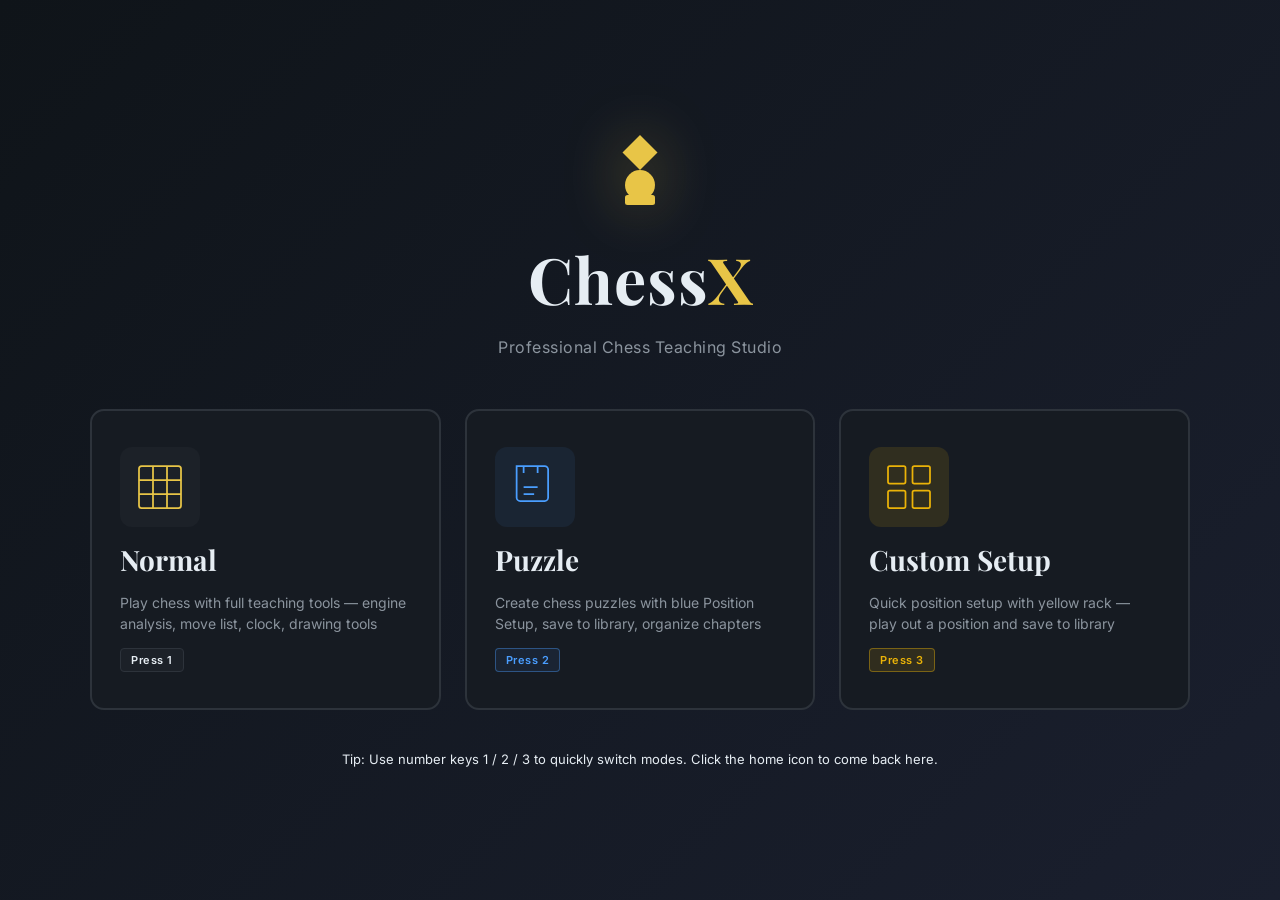
==== index.html @ b42d0f4e "Validate puzzle library imports Co-authored-by: arena-agent <297053741+arena-agent@users.noreply.git" ====
<!DOCTYPE html>
<html lang="en">
<head>
<meta charset="UTF-8" />
<meta name="viewport" content="width=device-width, initial-scale=1.0" />
<title>ChessX — Professional Chess Teaching Studio</title>
<link rel="icon" type="image/svg+xml" href="favicon.svg" />
<link rel="alternate icon" type="image/png" href="favicon.png" />
<link rel="apple-touch-icon" href="favicon.png" />
<!-- CSS: split per section (was styles.css). Keep this order — it is the
     original cascade order, and css/<file> maps 1:1 to the old section banner.
     `python3 tools/verify_split.py` proves the concatenation is still intact. -->
<link rel="stylesheet" href="css/00-base.css" />
<link rel="stylesheet" href="css/10-topbar.css" />
<link rel="stylesheet" href="css/11-lesson-header.css" />
<link rel="stylesheet" href="css/12-layout.css" />
<link rel="stylesheet" href="css/13-sidebars.css" />
<link rel="stylesheet" href="css/14-drawing-tools.css" />
<link rel="stylesheet" href="css/15-position-editor.css" />
<link rel="stylesheet" href="css/16-bookmarks.css" />
<link rel="stylesheet" href="css/17-themes.css" />
<link rel="stylesheet" href="css/18-board.css" />
<link rel="stylesheet" href="css/19-puzzle-overlay.css" />
<link rel="stylesheet" href="css/20-move-list.css" />
<link rel="stylesheet" href="css/21-chess-clock.css" />
<link rel="stylesheet" href="css/22-teacher-notes.css" />
<link rel="stylesheet" href="css/23-modal-dead.css" />
<link rel="stylesheet" href="css/24-utils.css" />
<link rel="stylesheet" href="css/25-responsive.css" />
<link rel="stylesheet" href="css/26-right-sidebar.css" />
<link rel="stylesheet" href="css/27-left-sidebar-toggle.css" />
<link rel="stylesheet" href="css/28-position-setup-advanced.css" />
<link rel="stylesheet" href="css/30-puzzle-library.css" />
<link rel="stylesheet" href="css/31-puzzle-editor.css" />
<link rel="stylesheet" href="css/32-puzzle-authoring.css" />
<link rel="stylesheet" href="css/33-puzzle-editor-enhanced.css" />
<link rel="stylesheet" href="css/34-puzzle-inline-setup.css" />
<link rel="stylesheet" href="css/35-puzzle-editor-blue.css" />
<link rel="stylesheet" href="css/36-mode-setup.css" />
<link rel="stylesheet" href="css/37-mode-puzzle.css" />
<link rel="stylesheet" href="css/38-puzzle-editor-ui.css" />
<link rel="stylesheet" href="css/40-home-button.css" />
<link rel="stylesheet" href="css/41-front-page.css" />
<link rel="stylesheet" href="css/45-mode-normal.css" />
<link rel="stylesheet" href="css/46-checkmate.css" />
<link rel="stylesheet" href="css/47-fullscreen.css" />
<link rel="stylesheet" href="css/48-inspect-guard.css" />
<link rel="preconnect" href="https://fonts.googleapis.com">
<link rel="preconnect" href="https://fonts.gstatic.com" crossorigin>
<link href="https://fonts.googleapis.com/css2?family=Inter:wght@400;500;600;700;800&family=Playfair+Display:wght@600;700&display=swap" rel="stylesheet">
</head>
<body>

<!-- ================= TOP BAR ================= -->
<header class="topbar" id="topbar">
  <div class="brand">
    <button class="btn-ghost btn-home" id="btnHome" title="Home / Mode Picker (H)">
      <svg width="16" height="16" viewBox="0 0 24 24" fill="none" stroke="currentColor" stroke-width="2"><path d="M3 12l9-9 9 9M5 10v10h14V10"/></svg>
    </button>
    <svg class="brand-icon" viewBox="0 0 32 32" width="28" height="28">
      <path d="M16 2 L9 9 L16 16 L23 9 Z" fill="#e8c547"/>
      <circle cx="16" cy="22" r="6" fill="#e8c547"/>
      <rect x="10" y="26" width="12" height="4" rx="1" fill="#e8c547"/>
    </svg>
    <span class="brand-name">Chess<span>X</span></span>
    <span class="brand-tag">Teaching Studio</span>
    <span class="mode-indicator" id="modeIndicator"></span>
  </div>

  <nav class="topbar-actions">
    <button class="btn-ghost" id="btnToggleLeftSidebar" title="Toggle Tools (T)"><svg width="16" height="16" viewBox="0 0 24 24" fill="none" stroke="currentColor" stroke-width="2"><path d="M3 6h18M3 12h18M3 18h18"/></svg><span>Tools</span></button>
    <button class="btn-ghost" id="btnFlip" title="Flip Board (F)"><svg width="16" height="16" viewBox="0 0 24 24" fill="none" stroke="currentColor" stroke-width="2"><path d="M3 12h18M3 12l4-4M3 12l4 4M21 12l-4-4M21 12l-4 4"/></svg><span>Flip</span></button>
    <button class="btn-ghost" id="btnReset" title="Reset (R)"><svg width="16" height="16" viewBox="0 0 24 24" fill="none" stroke="currentColor" stroke-width="2"><path d="M3 12a9 9 0 1 0 3-6.7L3 8"/><path d="M3 3v5h5"/></svg><span>Reset</span></button>
    <button class="btn-ghost" id="btnFullscreen" title="Fullscreen"><svg width="16" height="16" viewBox="0 0 24 24" fill="none" stroke="currentColor" stroke-width="2"><path d="M3 8V3h5M21 8V3h-5M3 16v5h5M21 16v5h-5"/></svg><span>Full</span></button>
  </nav>
</header>

<!-- ================= FRONT PAGE / MODE PICKER ================= -->
<div class="front-page" id="frontPage">
  <div class="front-page-inner">
    <div class="front-page-logo">
      <svg viewBox="0 0 64 64" width="80" height="80">
        <path d="M32 4 L18 18 L32 32 L46 18 Z" fill="#e8c547"/>
        <circle cx="32" cy="44" r="12" fill="#e8c547"/>
        <rect x="20" y="52" width="24" height="8" rx="2" fill="#e8c547"/>
      </svg>
      <h1 class="front-page-title">Chess<span>X</span></h1>
      <p class="front-page-tagline">Professional Chess Teaching Studio</p>
    </div>

    <div class="mode-cards">
      <button class="mode-card mode-card-normal" id="modeCardNormal" data-mode="normal">
        <div class="mode-card-icon">
          <svg viewBox="0 0 64 64" width="56" height="56" fill="none" stroke="currentColor" stroke-width="2">
            <rect x="8" y="8" width="48" height="48" rx="3"/>
            <path d="M8 24h48M8 40h48M24 8v48M40 8v48"/>
          </svg>
        </div>
        <h2 class="mode-card-title">Normal</h2>
        <p class="mode-card-desc">Play chess with full teaching tools — engine analysis, move list, clock, drawing tools</p>
        <span class="mode-card-hotkey">Press 1</span>
      </button>

      <button class="mode-card mode-card-puzzle" id="modeCardPuzzle" data-mode="puzzle">
        <div class="mode-card-icon">
          <svg viewBox="0 0 64 64" width="56" height="56" fill="none" stroke="currentColor" stroke-width="2">
            <path d="M11 8h32a4 4 0 0 1 4 4v32a4 4 0 0 1-4 4H15a4 4 0 0 1-4-4V8z"/>
            <path d="M19 8v8M35 8v8M19 32h16M19 40h12"/>
          </svg>
        </div>
        <h2 class="mode-card-title">Puzzle</h2>
        <p class="mode-card-desc">Create chess puzzles with blue Position Setup, save to library, organize chapters</p>
        <span class="mode-card-hotkey">Press 2</span>
      </button>

      <button class="mode-card mode-card-setup" id="modeCardSetup" data-mode="setup">
        <div class="mode-card-icon">
          <svg viewBox="0 0 64 64" width="56" height="56" fill="none" stroke="currentColor" stroke-width="2">
            <rect x="8" y="8" width="20" height="20" rx="2"/>
            <rect x="36" y="8" width="20" height="20" rx="2"/>
            <rect x="8" y="36" width="20" height="20" rx="2"/>
            <rect x="36" y="36" width="20" height="20" rx="2"/>
          </svg>
        </div>
        <h2 class="mode-card-title">Custom Setup</h2>
        <p class="mode-card-desc">Quick position setup with yellow rack — play out a position and save to library</p>
        <span class="mode-card-hotkey">Press 3</span>
      </button>
    </div>

    <div class="front-page-footer">
      <p>Tip: Use number keys 1 / 2 / 3 to quickly switch modes. Click the home icon to come back here.</p>
    </div>
  </div>
</div>

<!-- ================= MAIN LAYOUT ================= -->
<main class="layout" id="layout" data-layout="focus">

  <!-- LEFT SIDEBAR: Teaching Tools -->
  <aside class="sidebar sidebar-left" id="leftSidebar">
    <!-- PUZZLE MODE POSITION SETUP (only visible in authoring mode) -->
    <div class="panel puzzle-mode-only" id="puzzleLeftPanel">
      <div class="panel-title panel-title-blue">
        <svg width="14" height="14" viewBox="0 0 24 24" fill="none" stroke="currentColor" stroke-width="2"><rect x="3" y="3" width="7" height="7"/><rect x="14" y="3" width="7" height="7"/><rect x="14" y="14" width="7" height="7"/><rect x="3" y="14" width="7" height="7"/></svg>
        Position Setup <span class="editor-subtitle">(puzzle only)</span>
      </div>
      <div class="pe-setup-hint" id="peSetupHint">Click a piece → click a square · drag pieces too · right-click to erase</div>
      <div class="pe-setup-controls">
        <button class="pe-mini" id="btnPEUndo" title="Undo">↶ Undo</button>
        <button class="pe-mini" id="btnPERedo" title="Redo">↷ Redo</button>
        <span class="pe-piece-count" id="pePieceCount">0·0</span>
        <button class="pe-mini" id="btnPEEmpty" title="Empty board">⌀ Empty</button>
        <button class="pe-mini" id="btnPEStart" title="Reset to standard">↻ Start</button>
      </div>
      <div class="pe-piece-rack" id="pePieceRack">
        <!-- Filled by JS -->
      </div>
      <div class="pe-presets">
        <button class="pe-preset" data-preset="standard">Standard</button>
        <button class="pe-preset" data-preset="empty">Empty</button>
        <button class="pe-preset" data-preset="pawns_kings">Pawns + Kings</button>
        <button class="pe-preset" data-preset="rooks_pawns">Rooks + Pawns</button>
        <button class="pe-preset" data-preset="endgame_kq">K+Q vs K</button>
        <button class="pe-preset" data-preset="endgame_krk">K+R vs K</button>
        <button class="pe-preset" data-preset="castling_test">Castling</button>
      </div>
      <button class="pe-btn-capture" id="btnPEUseForPuzzle" title="Use this setup as the puzzle's starting position">
        <svg width="14" height="14" viewBox="0 0 24 24" fill="currentColor"><polygon points="5 3 19 12 5 21 5 3"/></svg>
        USE THIS POSITION FOR PUZZLE
      </button>
    </div>

    <div class="panel" id="drawingToolsPanel">
      <div class="panel-title">
        <svg width="14" height="14" viewBox="0 0 24 24" fill="none" stroke="currentColor" stroke-width="2"><path d="M12 19l7-7 3 3-7 7-3-3z"/><path d="M18 13l-1.5-7.5L2 2l3.5 14.5L13 18l5-5z"/><path d="M2 2l7.586 7.586"/><circle cx="11" cy="11" r="2"/></svg>
        Drawing Tools
        <div class="anno-header-actions">
          <button class="btn-mini anno-mini" id="btnAnnoUndo" title="Undo drawing (1 by 1)" disabled>↶ Undo</button>
          <button class="btn-mini anno-mini" id="btnAnnoRedo" title="Redo drawing (1 by 1)" disabled>↷ Redo</button>
        </div>
      </div>
      <div class="tool-grid">
        <button class="tool-btn active" data-tool="select" title="Select / Move Pieces (V)">
          <svg viewBox="0 0 24 24" fill="currentColor"><path d="M5 3l14 8-6 2-2 6z"/></svg>
          <span>Select</span>
        </button>
        <button class="tool-btn" data-tool="arrow" title="Arrow (A)">
          <svg viewBox="0 0 24 24" fill="none" stroke="currentColor" stroke-width="2.5"><path d="M4 20 L20 4 M14 4 H20 V10" stroke-linecap="round" stroke-linejoin="round"/></svg>
          <span>Arrow</span>
        </button>
        <button class="tool-btn" data-tool="circle" title="Circle (C)">
          <svg viewBox="0 0 24 24" fill="none" stroke="currentColor" stroke-width="2.5"><circle cx="12" cy="12" r="8"/></svg>
          <span>Circle</span>
        </button>
        <button class="tool-btn" data-tool="highlight" title="Highlight (H)">
          <svg viewBox="0 0 24 24" fill="currentColor"><rect x="4" y="4" width="16" height="16" rx="2"/></svg>
          <span>Highlight</span>
        </button>
        <button class="tool-btn" data-tool="rectangle" title="Rectangle — one square click">
          <svg viewBox="0 0 24 24" fill="none" stroke="currentColor" stroke-width="2.5"><rect x="4" y="4" width="16" height="16"/></svg>
          <span>Rect</span>
        </button>
        <button class="tool-btn" data-tool="triangle" title="Triangle — left click places, double left click removes">
          <svg viewBox="0 0 24 24" fill="none" stroke="currentColor" stroke-width="2.5"><path d="M12 4 L21 20 H3 Z" stroke-linejoin="round"/></svg>
          <span>Triangle</span>
        </button>
        <button class="tool-btn" data-tool="hexagon" title="Hexagon — left click places, double left click removes">
          <svg viewBox="0 0 24 24" fill="none" stroke="currentColor" stroke-width="2.5"><path d="M12 3l7.8 4.5v9L12 21l-7.8-4.5v-9z" stroke-linejoin="round"/></svg>
          <span>Hexagon</span>
        </button>
        <button class="tool-btn" data-tool="eraser" title="Eraser (E)">
          <svg viewBox="0 0 24 24" fill="none" stroke="currentColor" stroke-width="2"><path d="M20 20H7L3 16l9-9 9 9-5 5"/><line x1="18" y1="13" x2="9" y2="22"/></svg>
          <span>Eraser</span>
        </button>
      </div>
      <div class="color-row">
        <div class="color-row-header">
          <span class="color-label">Color</span>
          <button class="btn-mini color-cycle-btn" id="btnCycleColor" title="Cycle Color (Press C)">
            <svg width="12" height="12" viewBox="0 0 24 24" fill="none" stroke="currentColor" stroke-width="2"><path d="M21.5 2v6h-6M21.34 15.57a10 10 0 1 1-.57-8.38l5.67-5.67"/></svg>
            Cycle <kbd class="kbd-badge">C</kbd>
          </button>
        </div>
        <div class="color-dots-grid">
          <button class="color-dot active" style="--c:#ffaa00" data-color="#ffaa00" title="Amber / Gold (Press C)"></button>
          <button class="color-dot" style="--c:#ef4444" data-color="#ef4444" title="Red"></button>
          <button class="color-dot" style="--c:#22c55e" data-color="#22c55e" title="Green"></button>
          <button class="color-dot" style="--c:#06b6d4" data-color="#06b6d4" title="Cyan / Sky"></button>
          <button class="color-dot" style="--c:#3b82f6" data-color="#3b82f6" title="Blue"></button>
          <button class="color-dot" style="--c:#a855f7" data-color="#a855f7" title="Purple / Violet"></button>
          <button class="color-dot" style="--c:#ec4899" data-color="#ec4899" title="Pink / Magenta"></button>
          <button class="color-dot" style="--c:#f97316" data-color="#f97316" title="Orange"></button>
          <button class="color-dot" style="--c:#84cc16" data-color="#84cc16" title="Lime"></button>
          <button class="color-dot" style="--c:#14b8a6" data-color="#14b8a6" title="Teal"></button>
          <button class="color-dot" style="--c:#f59e0b" data-color="#f59e0b" title="Warm Gold"></button>
          <button class="color-dot" style="--c:#ffffff" data-color="#ffffff" title="White"></button>
        </div>
      </div>
      <div class="anno-bottom-row">
        <button class="btn-mini anno-mini" id="btnAnnoUndoBottom" title="Undo drawing (1 by 1)" disabled>↶ Undo</button>
        <button class="btn-mini anno-mini" id="btnAnnoRedoBottom" title="Redo drawing (1 by 1)" disabled>↷ Redo</button>
        <button class="btn-danger-full anno-clear-btn" id="btnClearAnnotations">
          <svg width="14" height="14" viewBox="0 0 24 24" fill="none" stroke="currentColor" stroke-width="2"><path d="M3 6h18M8 6V4a2 2 0 0 1 2-2h4a2 2 0 0 1 2 2v2m3 0v14a2 2 0 0 1-2 2H7a2 2 0 0 1-2-2V6"/></svg>
          Clear
        </button>
      </div>
    </div>

    <div class="panel" id="yellowPositionSetupPanel">
      <div class="panel-title">
        <svg width="14" height="14" viewBox="0 0 24 24" fill="none" stroke="currentColor" stroke-width="2"><rect x="3" y="3" width="7" height="7"/><rect x="14" y="3" width="7" height="7"/><rect x="14" y="14" width="7" height="7"/><rect x="3" y="14" width="7" height="7"/></svg>
        Position Setup
      </div>
      <div class="position-editor">
        <div class="setup-hint" id="setupHint">Click a piece in rack OR double-click a board piece · drag pieces too</div>
        <div class="setup-tools">
          <button class="btn-mini" id="btnSetupUndo" title="Undo (Ctrl+Z)">↶ Undo</button>
          <button class="btn-mini" id="btnSetupRedo" title="Redo (Ctrl+Y)">↷ Redo</button>
          <span class="piece-count" id="pieceCount" title="Pieces on board: white · black">0·0</span>
        </div>
        <div class="piece-rack" id="pieceRack">
          <!-- Filled by JS — drag pieces or click to select -->
        </div>
        <div class="preset-grid">
          <button class="preset-btn" data-preset="standard" title="Standard starting position">Standard</button>
          <button class="preset-btn" data-preset="empty" title="Empty board">Empty</button>
          <button class="preset-btn" data-preset="pawns_kings" title="All 8 Pawns each + Kings">Pawns + Kings</button>
          <button class="preset-btn" data-preset="rooks_pawns" title="All Rooks + All Pawns + Kings">Rooks + Pawns</button>
          <button class="preset-btn" data-preset="single_rook_pawns" title="Rook + 3 Pawns vs Rook + 3 Pawns">R+3P vs R+3P</button>
          <button class="preset-btn" data-preset="lucena" title="Lucena Position (Winning bridge technique)">Lucena Position</button>
          <button class="preset-btn" data-preset="philidor" title="Philidor Position (3rd rank defense)">Philidor Position</button>
          <button class="preset-btn" data-preset="queens_kings" title="Queen vs Queen + Kings">Queens + Kings</button>
          <button class="preset-btn" data-preset="queens_pawns" title="Queens + Pawns + Kings">Queens + Pawns</button>
          <button class="preset-btn" data-preset="queen_vs_rooks" title="Queen vs Two Rooks">Queen vs 2 Rooks</button>
          <button class="preset-btn" data-preset="bishops_pawns" title="Bishops + Pawns + Kings">Bishops + Pawns</button>
          <button class="preset-btn" data-preset="knights_pawns" title="Knights + Pawns + Kings">Knights + Pawns</button>
          <button class="preset-btn" data-preset="rook_vs_minor" title="Rook vs Bishop + Knight">Rook vs Minor</button>
          <button class="preset-btn" data-preset="pawn_race" title="Pawn Race (3 vs 3 breakthrough)">Pawn Race 3v3</button>
          <button class="preset-btn" data-preset="king_pawn" title="King + Pawn vs King (Key squares)">K+P vs K</button>
          <button class="preset-btn" data-preset="two_pawns" title="King + 2 Pawns vs King (Connected pawns)">K+2P vs K</button>
          <button class="preset-btn" data-preset="endgame_kq" title="King + Queen vs King (Queen mate)">K+Q vs K</button>
          <button class="preset-btn" data-preset="endgame_krk" title="King + Rook vs King (Rook mate)">K+R vs K</button>
          <button class="preset-btn" data-preset="two_rooks" title="King + 2 Rooks vs King (Lawnmower mate)">K+2R vs K</button>
          <button class="preset-btn" data-preset="two_bishops" title="King + 2 Bishops vs King (Two bishops mate)">K+2B vs K</button>
          <button class="preset-btn" data-preset="bishop_knight_mate" title="King + Bishop + Knight vs King (B+N mate)">K+B+N vs K</button>
          <button class="preset-btn" data-preset="castling_test" title="Castling test position">Castling</button>
        </div>
        <div class="pos-controls">
          <label class="checkbox-row"><input type="checkbox" id="optWhiteCastleK"> <span>White O-O</span></label>
          <label class="checkbox-row"><input type="checkbox" id="optWhiteCastleQ"> <span>White O-O-O</span></label>
          <label class="checkbox-row"><input type="checkbox" id="optBlackCastleK"> <span>Black O-O</span></label>
          <label class="checkbox-row"><input type="checkbox" id="optBlackCastleQ"> <span>Black O-O-O</span></label>
          <div class="row">
            <span class="small-label">Side to move</span>
            <select id="optSideToMove">
              <option value="w">White</option>
              <option value="b">Black</option>
            </select>
          </div>
          <div class="row">
            <span class="small-label">En passant</span>
            <select id="optEnPassant">
              <option value="-">—</option>
              <option value="a3">a3</option><option value="b3">b3</option><option value="c3">c3</option>
              <option value="d3">d3</option><option value="e3">e3</option><option value="f3">f3</option>
              <option value="g3">g3</option><option value="h3">h3</option>
              <option value="a6">a6</option><option value="b6">b6</option><option value="c6">c6</option>
              <option value="d6">d6</option><option value="e6">e6</option><option value="f6">f6</option>
              <option value="g6">g6</option><option value="h6">h6</option>
            </select>
          </div>
          <div class="row">
            <span class="small-label">Halfmove</span>
            <input type="number" id="optHalfmove" min="0" max="100" value="0" style="width:60px">
            <span class="small-label">Fullmove</span>
            <input type="number" id="optFullmove" min="1" max="500" value="1" style="width:60px">
          </div>
          <button class="btn-primary-full" id="btnStartFromPosition">
            <svg width="14" height="14" viewBox="0 0 24 24" fill="currentColor"><polygon points="5 3 19 12 5 21 5 3"/></svg>
            START FROM POSITION
          </button>
          <div class="row">
            <button class="btn-ghost-full" id="btnClearBoard">Clear Board</button>
            <button class="btn-ghost-full" id="btnLoadStandard">Reset to Start</button>
          </div>
        </div>
      </div>
    </div>

    <div class="panel" id="yellowFenPanel">
      <div class="panel-title">
        <svg width="14" height="14" viewBox="0 0 24 24" fill="none" stroke="currentColor" stroke-width="2"><polyline points="16 18 22 12 16 6"/><polyline points="8 6 2 12 8 18"/></svg>
        FEN
      </div>
      <textarea id="fenInput" rows="2" placeholder="Paste FEN..."></textarea>
      <div class="row">
        <button class="btn-ghost-full" id="btnLoadFen">Load FEN</button>
        <button class="btn-ghost-full" id="btnCopyFen">Copy</button>
      </div>
    </div>

    <div class="panel" id="themesPanel">
      <div class="panel-title">
        <svg width="14" height="14" viewBox="0 0 24 24" fill="none" stroke="currentColor" stroke-width="2"><rect x="2" y="3" width="20" height="14" rx="2"/><line x1="8" y1="21" x2="16" y2="21"/><line x1="12" y1="17" x2="12" y2="21"/></svg>
        Themes
      </div>
      <div class="theme-grid" id="themeGrid">
        <button class="theme-btn active" data-theme="classic" title="Classic">
          <div class="theme-preview">
            <div class="t-light"></div><div class="t-dark"></div>
            <div class="t-light"></div><div class="t-dark"></div>
          </div>
          <span>Classic</span>
        </button>
        <button class="theme-btn" data-theme="tournament" title="Tournament">
          <div class="theme-preview">
            <div class="t-light" style="background:#f0d9b5"></div><div class="t-dark" style="background:#b58863"></div>
            <div class="t-light" style="background:#f0d9b5"></div><div class="t-dark" style="background:#b58863"></div>
          </div>
          <span>Tournament</span>
        </button>
        <button class="theme-btn" data-theme="wooden" title="Wooden">
          <div class="theme-preview">
            <div class="t-light" style="background:#eedab9"></div><div class="t-dark" style="background:#7a4f2a"></div>
            <div class="t-light" style="background:#eedab9"></div><div class="t-dark" style="background:#7a4f2a"></div>
          </div>
          <span>Wooden</span>
        </button>
        <button class="theme-btn" data-theme="dark" title="Dark">
          <div class="theme-preview">
            <div class="t-light" style="background:#4a5568"></div><div class="t-dark" style="background:#1a202c"></div>
            <div class="t-light" style="background:#4a5568"></div><div class="t-dark" style="background:#1a202c"></div>
          </div>
          <span>Dark</span>
        </button>
        <button class="theme-btn" data-theme="minimal" title="Minimal">
          <div class="theme-preview">
            <div class="t-light" style="background:#ffffff"></div><div class="t-dark" style="background:#e5e5e5"></div>
            <div class="t-light" style="background:#ffffff"></div><div class="t-dark" style="background:#e5e5e5"></div>
          </div>
          <span>Minimal</span>
        </button>
        <button class="theme-btn" data-theme="green" title="Green">
          <div class="theme-preview">
            <div class="t-light" style="background:#ebecd0"></div><div class="t-dark" style="background:#739552"></div>
            <div class="t-light" style="background:#ebecd0"></div><div class="t-dark" style="background:#739552"></div>
          </div>
          <span>Green</span>
        </button>
      </div>
      <div class="row">
        <span class="small-label">Pieces</span>
        <select id="pieceStyle">
          <option value="alpha">Alpha</option>
          <option value="merida">Merida</option>
          <option value="classic">Classic</option>
        </select>
      </div>
    </div>
  </aside>

  <!-- CENTER: BOARD AREA -->
  <section class="board-area" id="boardArea">
    <div class="board-wrapper" id="boardWrapper">
      <div class="board-container" id="boardContainer">
        <div class="board" id="board"></div>
        <svg class="board-svg" id="boardSvg" xmlns="http://www.w3.org/2000/svg"></svg>
        <div id="promotionOverlay" class="promotion-overlay" style="display: none;">
          <div class="promotion-dialog" role="dialog" aria-modal="true" aria-label="Promote Pawn">
            <div class="promotion-header">
              <span class="promotion-title">Promote Pawn</span>
              <button id="btnPromoCancel" class="promotion-cancel-btn" title="Cancel promotion (Esc)">✕</button>
            </div>
            <div class="promotion-pieces" id="promotionPieces"></div>
            <div class="promotion-hint">Choose Queen, Rook, Bishop or Knight (or press Q, R, B, N)</div>
          </div>
        </div>
      </div>

      <!-- Transient user messages (errors, confirmations). The pop-up toasts
           were switched off, but a refusal with no feedback looks like a dead
           button, so messages land here instead. It is absolutely positioned:
           boardFreeBox() ignores absolute children, so showing a message can
           never resize the board. -->
      <div class="board-msg" id="boardMsg" role="status" aria-live="polite"></div>

      <!-- Both player rows share ONE slim strip *under* the board: nothing may
           sit above the board, so its top edge lands flush on the topbar and
           autoFitBoard() hands every freed pixel to the squares. -->
      <div class="board-meta-strip">
        <div class="board-meta-top" id="boardMetaTop">
          <div class="player-info">
            <div class="player-flag black" id="playerTop"></div>
            <div class="player-name" id="playerTopName">Black</div>
            <div class="captured" id="capturedTop"></div>
            <div class="material-adv" id="materialTop" aria-live="off"></div>
          </div>
        </div>
        <div class="board-meta-bottom">
          <div class="player-info">
            <div class="player-flag white" id="playerBottom"></div>
            <div class="player-name" id="playerBottomName">White</div>
            <div class="captured" id="capturedBottom"></div>
            <div class="material-adv" id="materialBottom" aria-live="off"></div>
          </div>
        </div>
      </div>
    </div>

    <!-- Authoring Toolbar (visible only in puzzle authoring mode) -->
    <div class="authoring-toolbar">
      <button id="btnAuthoringCapture" title="Capture current board position as puzzle start">
        📸 Capture Position
      </button>
      <button id="btnAuthoringLoad" title="Load puzzle's FEN to board">
        ⬇ Load
      </button>
      <span class="separator"></span>
      <button id="btnAuthoringNew" title="Start new puzzle">
        ➕ New
      </button>
      <button id="btnAuthoringSave" class="primary" title="Save puzzle">
        💾 SAVE
      </button>
      <span class="separator"></span>
      <button id="btnAuthoringTest" title="Test puzzle from student view">
        ▶ Test
      </button>
      <button id="btnAuthoringExit" class="danger" title="Exit authoring mode">
        ✕ Exit
      </button>
    </div>

    <!-- Puzzle Overlay -->
    <div class="puzzle-overlay hidden" id="puzzleOverlay">
      <div class="puzzle-card">
        <div class="puzzle-title">YOUR MOVE?</div>
        <div class="puzzle-question" id="puzzleQuestion">What should White play here?</div>
        <div class="puzzle-card-actions">
          <button class="btn-ghost-full" id="btnPuzzleBack" title="Back to editing this puzzle (Esc)">✎ Edit</button>
          <button class="btn-ghost-full" id="btnPuzzleDone" title="Finish and leave the board as is">✕ Done</button>
        </div>
        <button class="btn-primary-full" id="btnRevealAnswer">REVEAL ANSWER</button>
        <div class="puzzle-answer hidden" id="puzzleAnswer">
          <div class="puzzle-answer-label">Answer</div>
          <div class="puzzle-answer-move" id="puzzleAnswerMove">—</div>
        </div>
      </div>
    </div>
  </section>

  <!-- RIGHT SIDEBAR -->
  <aside class="sidebar sidebar-right" id="rightSidebar">

    <!-- Stockfish Engine -->
    <div class="panel" id="enginePanel">
      <div class="panel-title">
        <svg width="14" height="14" viewBox="0 0 24 24" fill="none" stroke="currentColor" stroke-width="2"><circle cx="12" cy="12" r="10"/><path d="M12 6v6l4 2"/></svg>
        Stockfish Analysis
        <button class="btn-icon-mini" id="btnHideEngine" title="Hide Engine">
          <svg width="12" height="12" viewBox="0 0 24 24" fill="none" stroke="currentColor" stroke-width="2"><path d="M1 12s4-8 11-8 11 8 11 8-4 8-11 8-11-8-11-8z"/><line x1="2" y1="2" x2="22" y2="22"/></svg>
        </button>
      </div>

      <div class="engine-display" id="engineDisplay">
        <div class="engine-eval">
          <div class="eval-label">Evaluation</div>
          <div class="eval-value" id="evalValue">+0.0</div>
        </div>
        <div class="engine-bar">
          <div class="bar-white" id="barWhite" style="width:50%"></div>
          <div class="bar-black" id="barBlack" style="width:50%"></div>
        </div>
        <div class="engine-info">
          <div class="info-row"><span>Best Move</span><strong id="bestMove">—</strong></div>
          <div class="info-row"><span>Depth</span><strong id="depth">0</strong></div>
          <div class="info-row"><span>Nodes</span><strong id="nodes">0</strong></div>
          <div class="info-row"><span>Status</span><strong id="engineStatus">Idle</strong></div>
        </div>
        <div class="pv-list">
          <div class="pv-title">Principal Variation</div>
          <div class="pv-moves" id="pvMoves">—</div>
        </div>
        <div class="multipv" id="multipv"></div>
        <div class="row">
          <button class="btn-ghost-full" id="btnEngineToggle">Start Analysis</button>
        </div>
        <div class="row">
          <span class="small-label">Depth</span>
          <select id="engineDepth">
            <option value="10">10</option>
            <option value="15" selected>15</option>
            <option value="20">20</option>
            <option value="25">25</option>
          </select>
          <span class="small-label">Multi-PV</span>
          <select id="engineMultiPV">
            <option value="1" selected>1</option>
            <option value="2">2</option>
            <option value="3">3</option>
            <option value="4">4</option>
          </select>
        </div>
      </div>
    </div>

    <!-- Move List -->
    <div class="panel" id="movePanel">
      <div class="panel-title">
        <svg width="14" height="14" viewBox="0 0 24 24" fill="none" stroke="currentColor" stroke-width="2"><line x1="8" y1="6" x2="21" y2="6"/><line x1="8" y1="12" x2="21" y2="12"/><line x1="8" y1="18" x2="21" y2="18"/><line x1="3" y1="6" x2="3.01" y2="6"/><line x1="3" y1="12" x2="3.01" y2="12"/><line x1="3" y1="18" x2="3.01" y2="18"/></svg>
        Move List
      </div>
      <div class="moves-wrapper">
        <div class="moves-list" id="movesList"></div>
      </div>
      <!-- positions saved with "+ Variation" - click to put one back on the board -->
      <div class="variation-list" id="variationList" style="display:none"></div>
      <div class="row">
        <button class="btn-ghost-full" id="btnPrevMove" title="Previous (←)">← Prev</button>
        <button class="btn-ghost-full" id="btnNextMove" title="Next (→)">Next →</button>
      </div>
      <div class="row">
        <button class="btn-ghost-full" id="btnAddVariation" title="Add Variation">+ Variation</button>
        <button class="btn-ghost-full" id="btnDeleteMove">Delete Move</button>
      </div>
    </div>

    <!-- Chess Clock -->
    <div class="panel" id="clockPanel">
      <div class="panel-title">
        <svg width="14" height="14" viewBox="0 0 24 24" fill="none" stroke="currentColor" stroke-width="2"><circle cx="12" cy="12" r="10"/><polyline points="12 6 12 12 16 14"/></svg>
        Chess Clock
        <button class="btn-icon-mini" id="btnToggleClock" title="Hide Clock">
          <svg width="12" height="12" viewBox="0 0 24 24" fill="none" stroke="currentColor" stroke-width="2"><path d="M1 12s4-8 11-8 11 8 11 8-4 8-11 8-11-8-11-8z"/><line x1="2" y1="2" x2="22" y2="22"/></svg>
        </button>
      </div>
      <div class="clocks">
        <div class="clock" id="clockBlack">
          <div class="clock-time">10:00</div>
          <div class="clock-name">Black</div>
        </div>
        <div class="clock" id="clockWhite">
          <div class="clock-time">10:00</div>
          <div class="clock-name">White</div>
        </div>
      </div>
      <div class="row">
        <button class="btn-ghost-full" data-clock="blitz" data-time="180">Blitz 3:00</button>
        <button class="btn-ghost-full" data-clock="rapid" data-time="600">Rapid 10:00</button>
        <button class="btn-ghost-full" data-clock="classical" data-time="1800">Classical 30:00</button>
      </div>
      <div class="row">
        <input type="number" id="clockCustom" placeholder="Min" min="1" value="10">
        <button class="btn-ghost-full" id="btnSetCustomClock">Set</button>
      </div>
      <div class="row">
        <button class="btn-primary-full" id="btnClockToggle">Start Clock</button>
      </div>
    </div>

    <!-- Library / Chapters (advanced puzzle authoring) -->
    <div class="panel" id="libraryPanel">
      <div class="panel-title">
        <svg width="14" height="14" viewBox="0 0 24 24" fill="none" stroke="currentColor" stroke-width="2"><path d="M4 19.5A2.5 2.5 0 0 1 6.5 17H20"/><path d="M6.5 2H20v20H6.5A2.5 2.5 0 0 1 4 19.5v-15A2.5 2.5 0 0 1 6.5 2z"/></svg>
        Library / Chapters
        <button class="btn-icon-mini" id="btnNewChapter" title="New Chapter"><svg width="12" height="12" viewBox="0 0 24 24" fill="none" stroke="currentColor" stroke-width="2"><path d="M12 5v14M5 12h14"/></svg></button>
      </div>
      <div class="library-search">
        <input type="text" id="librarySearch" placeholder="Search puzzles..." />
      </div>
      <div class="library-tree" id="libraryTree">
        <!-- Filled by JS: chapters and puzzles -->
      </div>
      <div class="row">
        <button class="btn-ghost-full" id="btnImportLibrary" title="Import and verify a ChessX puzzle library JSON file">Import</button>
        <button class="btn-ghost-full" id="btnExportLibrary">Export</button>
      </div>
      <input type="file" id="libraryFileInput" accept=".json,application/json" style="display:none" />
    </div>

    <!-- PUZZLE EDITOR (blue accent - distinct from left Position Setup) -->
    <div class="panel puzzle-editor-panel" id="puzzleEditorPanel">
      <div class="panel-title panel-title-blue">
        <svg width="14" height="14" viewBox="0 0 24 24" fill="none" stroke="currentColor" stroke-width="2"><path d="M11 4H4a2 2 0 0 0-2 2v14a2 2 0 0 0 2 2h14a2 2 0 0 0 2-2v-7"/><path d="M18.5 2.5a2.121 2.121 0 0 1 3 3L12 15l-4 1 1-4 9.5-9.5z"/></svg>
        Puzzle Editor
        <span class="editor-subtitle">separate from Position Setup</span>
      </div>

      <!-- Quick action row at top -->
      <div class="pe-quick-actions">
        <button class="pe-action pe-action-primary" id="btnQuickPuzzle" title="Create new puzzle">
          <span class="pe-action-icon">+</span> New Puzzle
        </button>
        <button class="pe-action" id="btnQuickChapter" title="Create new chapter">
          <span class="pe-action-icon">+</span> Chapter
        </button>
        <button class="pe-action" id="btnQuickTest" title="Test puzzle as student">
          <span class="pe-action-icon">▶</span> Test
        </button>
      </div>

      <!-- Title field -->
      <div class="pe-row">
        <label>Title <span class="optional-tag">(optional)</span></label>
        <input type="text" id="puzzleTitle" placeholder="Auto-named if left blank" class="pe-input" />
      </div>

      <!-- Starting Position display -->
      <div class="pe-row">
        <label>Starting Position (FEN)</label>
        <div class="pe-fen-display" id="puzzleFenDisplay">No position set</div>
        <div class="pe-fen-actions">
          <button class="pe-mini" id="btnPECaptureBoard" title="Capture current board as puzzle position">📸 Capture Board</button>
          <button class="pe-mini" id="btnPELoadToBoard" title="Load puzzle position to board">⬇ Load to Board</button>
        </div>
        <textarea id="puzzleFen" rows="1" placeholder="FEN string..." style="display:none"></textarea>
      </div>

      <!-- BIG PRIMARY SAVE BUTTON -->
      <button class="pe-btn-save" id="btnSavePuzzle">
        <svg width="16" height="16" viewBox="0 0 24 24" fill="none" stroke="currentColor" stroke-width="2.5"><path d="M19 21H5a2 2 0 0 1-2-2V5a2 2 0 0 1 2-2h11l5 5v11a2 2 0 0 1-2 2z"/><polyline points="17 21 17 13 7 13 7 21"/><polyline points="7 3 7 8 15 8"/></svg>
        SAVE PUZZLE
      </button>

      <!-- Bottom row -->
      <div class="pe-bottom-row">
        <button class="pe-action-small" id="btnNewPuzzle">+ New</button>
        <button class="pe-action-small" id="btnDeletePuzzle" title="Delete this puzzle">🗑 Delete</button>
        <button class="pe-action-small" id="btnTestPuzzle" title="Test as student">▶ Test</button>
        <button class="pe-action-small" id="btnEditPosition" title="Place / remove pieces on the board">✎ Edit position</button>
      </div>

      <!-- Advanced fields -->
      <details class="pe-advanced">
        <summary>▸ Advanced (optional)</summary>
        <div class="pe-row">
          <label>Question / Hint for Student</label>
          <textarea id="puzzleDescription" rows="2" placeholder="What should the player do here?" class="pe-input"></textarea>
        </div>
        <div class="pe-row">
          <label>Solution (SAN moves)</label>
          <input type="text" id="puzzleSolution" placeholder="e.g. Nxe5, Qh5+, Rd1" class="pe-input" />
        </div>
        <div class="pe-row">
          <label>Difficulty</label>
          <select id="puzzleDifficulty" class="pe-input">
            <option value="1">★ Beginner</option>
            <option value="2">★★ Easy</option>
            <option value="3" selected>★★★ Medium</option>
            <option value="4">★★★★ Hard</option>
            <option value="5">★★★★★ Expert</option>
          </select>
        </div>
        <div class="pe-row">
          <label>Tags</label>
          <input type="text" id="puzzleTags" placeholder="e.g. mate, fork, endgame" class="pe-input" />
        </div>
        <div class="pe-row">
          <label>Chapter</label>
          <select id="puzzleChapterSelect" class="pe-input">
            <!-- Filled by JS -->
          </select>
        </div>
      </details>
    </div>

  </aside>
</main>

<!-- ================= INSPECTION GUARD ================= -->
<!-- Shown by js/04-protect.js while browser DevTools is open; covers the whole
     app until they are closed again. -->
<div class="inspect-guard hidden" id="inspectGuard" role="alert">
  <div class="inspect-guard-card">
    <div class="inspect-guard-title">Inspection is disabled</div>
    <p>Browser developer tools are blocked for ChessX.<br>
       Close them to continue your lesson.</p>
  </div>
</div>

<!-- ================= NOTIFICATION ================= -->
<div class="toast" id="toast"></div>

<script src="chess.min.js"></script>
<script src="pieces.js"></script>
<script src="engine.js"></script>
<!-- JS: split per section (was app.js). Load order matters: these are the
     old file order, and js/90-boot.js must stay last (it calls init()). -->
<script src="js/00-constants.js"></script>
<script src="js/01-state.js"></script>
<script src="js/02-dom.js"></script>
<script src="js/03-utils.js"></script>
<script src="js/04-protect.js"></script>
<script src="js/10-board-render.js"></script>
<script src="js/11-annotations-render.js"></script>
<script src="js/12-board-interactions.js"></script>
<script src="js/13-annotation-tools.js"></script>
<script src="js/14-tool-selection.js"></script>
<script src="js/15-position-setup.js"></script>
<script src="js/16-move-list.js"></script>
<script src="js/17-fen.js"></script>
<script src="js/18-themes.js"></script>
<script src="js/19-layouts.js"></script>
<script src="js/20-puzzle-library-store.js"></script>
<script src="js/21-puzzle-uid.js"></script>
<script src="js/22-puzzle-library-ui.js"></script>
<script src="js/23-puzzle-crud.js"></script>
<script src="js/24-puzzle-editor-board.js"></script>
<script src="js/25-puzzle-authoring.js"></script>
<script src="js/26-engine.js"></script>
<script src="js/27-autofit.js"></script>
<script src="js/28-flip-reset.js"></script>
<script src="js/29-chess-clock.js"></script>
<script src="js/30-keyboard.js"></script>
<script src="js/31-render-all.js"></script>
<script src="js/32-event-bindings.js"></script>
<script src="js/33-mode-picker.js"></script>
<script src="js/35-checkmate.js"></script>
<script src="js/36-persist.js"></script>
<script src="js/90-boot.js"></script>
</body>
</html>
---- css/00-base.css ----
/* ============================================
   ChessX — Professional Chess Teaching Studio
   ============================================ */

:root {
  --bg-primary: #0d1117;
  --bg-secondary: #161b22;
  --bg-tertiary: #1c2128;
  --bg-panel: #1a1f26;
  --bg-elevated: #22272e;
  --border: #2d333b;
  --border-light: #373e47;

  --text-primary: #e6edf3;
  --text-secondary: #8b949e;
  --text-muted: #6e7681;

  --accent: #e8c547;
  --accent-hover: #f5d76e;
  --accent-glow: rgba(232, 197, 71, 0.25);

  --white-piece: #f5f5f5;
  --black-piece: #1a1a1a;

  --danger: #f85149;
  --success: #3fb950;
  --warning: #d29922;

  --shadow-sm: 0 2px 4px rgba(0,0,0,0.3);
  --shadow-md: 0 4px 12px rgba(0,0,0,0.4);
  --shadow-lg: 0 8px 24px rgba(0,0,0,0.5);

  --radius: 8px;
  --radius-sm: 6px;
  --radius-lg: 12px;

  --transition: all 0.18s cubic-bezier(0.4, 0, 0.2, 1);

  /* Board themes - default Classic */
  --light-sq: #ebecd0;
  --dark-sq: #739552;
  --board-border: #2d333b;
}

[data-theme="classic"] { --light-sq: #ebecd0; --dark-sq: #739552; }
[data-theme="tournament"] { --light-sq: #f0d9b5; --dark-sq: #b58863; }
[data-theme="wooden"] { --light-sq: #eedab9; --dark-sq: #7a4f2a; }
[data-theme="dark"] { --light-sq: #4a5568; --dark-sq: #1a202c; }
[data-theme="minimal"] { --light-sq: #ffffff; --dark-sq: #e5e5e5; }
[data-theme="green"] { --light-sq: #ebecd0; --dark-sq: #739552; }

* { box-sizing: border-box; margin: 0; padding: 0; }

html, body {
  height: 100%;
  overflow: hidden;
}

body {
  font-family: 'Inter', -apple-system, BlinkMacSystemFont, sans-serif;
  background: var(--bg-primary);
  color: var(--text-primary);
  font-size: 14px;
  line-height: 1.5;
  -webkit-font-smoothing: antialiased;
  -moz-osx-font-smoothing: grayscale;
  display: flex;
  flex-direction: column;
}
---- css/10-topbar.css ----
/* ============================================
   TOP BAR
   ============================================ */
.topbar {
  display: flex;
  align-items: center;
  justify-content: space-between;
  padding: 10px 18px;
  background: var(--bg-secondary);
  border-bottom: 1px solid var(--border);
  flex-shrink: 0;
  z-index: 10;
}

.brand {
  display: flex;
  align-items: center;
  gap: 10px;
}

.brand-icon {
  filter: drop-shadow(0 0 6px var(--accent-glow));
}

.brand-name {
  font-family: 'Playfair Display', serif;
  font-size: 22px;
  font-weight: 700;
  color: var(--text-primary);
  letter-spacing: 0.5px;
}

.brand-name span {
  color: var(--accent);
}

.brand-tag {
  font-size: 11px;
  color: var(--text-muted);
  text-transform: uppercase;
  letter-spacing: 1.5px;
  padding-left: 12px;
  margin-left: 8px;
  border-left: 1px solid var(--border);
}

.topbar-actions {
  display: flex;
  align-items: center;
  gap: 6px;
}

.divider {
  width: 1px;
  height: 22px;
  background: var(--border);
  margin: 0 6px;
}

/* Buttons */
.btn-ghost {
  background: transparent;
  color: var(--text-secondary);
  border: 1px solid var(--border);
  padding: 7px 11px;
  border-radius: var(--radius-sm);
  cursor: pointer;
  display: inline-flex;
  align-items: center;
  gap: 6px;
  font-size: 13px;
  font-weight: 500;
  transition: var(--transition);
  font-family: inherit;
}

.btn-ghost:hover {
  background: var(--bg-elevated);
  color: var(--text-primary);
  border-color: var(--border-light);
}

.btn-ghost svg { stroke: currentColor; }
---- css/11-lesson-header.css ----
/* ============================================
   LESSON HEADER
   ============================================ */
.lesson-header {
  display: flex;
  align-items: center;
  gap: 8px;
  padding: 8px 16px;
  background: var(--bg-secondary);
  border-bottom: 1px solid var(--border);
}

body.title-hidden .lesson-header { display: none; }

.lesson-title {
  flex: 1;
  background: transparent;
  border: none;
  border-bottom: 1px solid transparent;
  color: var(--text-primary);
  font-family: 'Playfair Display', serif;
  font-size: 19px;
  font-weight: 700;
  padding: 4px 0;
  outline: none;
  transition: var(--transition);
}

.lesson-title:focus { border-bottom-color: var(--accent); }
.lesson-title::placeholder { color: var(--text-muted); font-style: italic; font-weight: 600; }

.lesson-subtitle {
  flex: 1;
  background: transparent;
  border: none;
  color: var(--text-secondary);
  font-size: 13px;
  padding: 4px 0;
  outline: none;
  font-style: italic;
}

.lesson-subtitle::placeholder { color: var(--text-muted); }

.btn-icon {
  background: var(--bg-elevated);
  border: 1px solid var(--border);
  color: var(--text-secondary);
  width: 30px;
  height: 30px;
  border-radius: var(--radius-sm);
  cursor: pointer;
  display: inline-flex;
  align-items: center;
  justify-content: center;
  transition: var(--transition);
  font-family: inherit;
}

.btn-icon:hover { color: var(--text-primary); background: var(--bg-tertiary); }

.btn-icon-mini {
  background: transparent;
  border: none;
  color: var(--text-muted);
  cursor: pointer;
  margin-left: auto;
  padding: 2px;
  border-radius: 4px;
  transition: var(--transition);
  font-family: inherit;
}

.btn-icon-mini:hover { color: var(--text-primary); background: var(--bg-elevated); }
---- css/12-layout.css ----
/* ============================================
   LAYOUT
   ============================================ */
.layout {
  display: grid;
  grid-template-columns: 280px 1fr 320px;
  gap: 8px;
  /* no vertical padding: every pixel of it was dead space between the topbar
     and the board (and below it). The board column now starts flush at the
     topbar's bottom edge in all three modes. */
  padding: 0 8px;
  flex: 1;
  min-height: 0;
  overflow: hidden;
}

.layout[data-layout="board"] { grid-template-columns: 0 1fr 0; }
.layout[data-layout="board"] .sidebar { display: none; }

/* FOCUS LAYOUT (default): hide left sidebar, narrow right sidebar — board fills most space */
.layout[data-layout="focus"] { grid-template-columns: 1fr 280px; }
.layout[data-layout="focus"] .sidebar-left { display: none; }
.layout[data-layout="focus"] .board-area { grid-column: 1; }
.layout[data-layout="focus"] .sidebar-right { grid-column: 2; }

/* PUZZLE MODE: Show BOTH sidebars (left for puzzle setup / drawing tools, right for puzzle editor) */
body[data-authoring="true"] .layout[data-layout="focus"],
body[data-mode="puzzle"] .layout[data-layout="focus"] {
  grid-template-columns: 280px 1fr 280px;
}
body[data-authoring="true"] .layout[data-layout="focus"] .sidebar-left,
body[data-mode="puzzle"] .layout[data-layout="focus"] .sidebar-left {
  display: flex;
  grid-column: 1;
}
body[data-authoring="true"] .layout[data-layout="focus"] .board-area,
body[data-mode="puzzle"] .layout[data-layout="focus"] .board-area {
  grid-column: 2;
}
body[data-authoring="true"] .layout[data-layout="focus"] .sidebar-right,
body[data-mode="puzzle"] .layout[data-layout="focus"] .sidebar-right {
  grid-column: 3;
}

.layout[data-layout="moves"] { grid-template-columns: 0 1fr 320px; }
.layout[data-layout="moves"] .sidebar-left { display: none; }

.layout[data-layout="explain"] { grid-template-columns: 280px 1fr 0; }
.layout[data-layout="explain"] .sidebar-right { display: none; }

.layout[data-layout="present"] { grid-template-columns: 0 1fr 0; padding: 4px; }
.layout[data-layout="present"] .sidebar { display: none; }
.layout[data-layout="present"] .lesson-header { display: none; }
---- css/13-sidebars.css ----
/* ============================================
   SIDEBARS
   ============================================ */
.sidebar {
  display: flex;
  flex-direction: column;
  gap: 12px;
  overflow-y: auto;
  overflow-x: hidden;
  padding-right: 4px;
}

.sidebar::-webkit-scrollbar { width: 6px; }
.sidebar::-webkit-scrollbar-track { background: transparent; }
.sidebar::-webkit-scrollbar-thumb { background: var(--border); border-radius: 3px; }
.sidebar::-webkit-scrollbar-thumb:hover { background: var(--border-light); }

/* Panel */
.panel {
  background: var(--bg-panel);
  border: 1px solid var(--border);
  border-radius: var(--radius);
  padding: 14px;
  transition: var(--transition);
}

.panel:hover { border-color: var(--border-light); }

.panel-title {
  display: flex;
  align-items: center;
  gap: 8px;
  font-size: 12px;
  font-weight: 700;
  color: var(--accent);
  text-transform: uppercase;
  letter-spacing: 0.8px;
  margin-bottom: 12px;
}

.panel-title svg { color: var(--accent); }
---- css/14-drawing-tools.css ----
/* ============================================
   DRAWING TOOLS
   ============================================ */
.tool-grid {
  display: grid;
  grid-template-columns: repeat(3, 1fr);
  gap: 6px;
}

.tool-btn {
  background: var(--bg-tertiary);
  border: 1px solid var(--border);
  color: var(--text-secondary);
  padding: 10px 6px;
  border-radius: var(--radius-sm);
  cursor: pointer;
  display: flex;
  flex-direction: column;
  align-items: center;
  gap: 4px;
  transition: var(--transition);
  font-family: inherit;
  font-size: 11px;
  font-weight: 500;
}

.tool-btn svg { width: 18px; height: 18px; }

.tool-btn:hover {
  background: var(--bg-elevated);
  color: var(--text-primary);
  border-color: var(--border-light);
}

.tool-btn.active {
  background: var(--accent);
  color: var(--bg-primary);
  border-color: var(--accent);
  font-weight: 700;
}

.tool-btn.active svg { stroke: var(--bg-primary); }

.color-row {
  display: flex;
  flex-direction: column;
  gap: 8px;
  margin-top: 10px;
  padding: 8px 10px;
  background: var(--bg-tertiary);
  border-radius: var(--radius-sm);
  border: 1px solid var(--border);
}

.color-row-header {
  display: flex;
  align-items: center;
  justify-content: space-between;
  width: 100%;
}

.color-label {
  font-size: 11px;
  color: var(--text-secondary);
  font-weight: 600;
  text-transform: uppercase;
  letter-spacing: 0.5px;
}

.color-cycle-btn {
  padding: 3px 8px;
  font-size: 11px;
  display: inline-flex;
  align-items: center;
  gap: 4px;
  background: var(--bg-elevated);
  border: 1px solid var(--border-light);
  color: var(--text-primary);
  border-radius: var(--radius-sm);
  cursor: pointer;
  transition: var(--transition);
  font-family: inherit;
  font-weight: 500;
}

.color-cycle-btn:hover {
  background: var(--accent);
  color: var(--bg-primary);
  border-color: var(--accent);
}

.color-cycle-btn:hover svg {
  stroke: var(--bg-primary);
}

.color-cycle-btn:hover .kbd-badge {
  background: rgba(0, 0, 0, 0.25);
  color: #fff;
  border-color: transparent;
}

.kbd-badge {
  display: inline-block;
  padding: 1px 4px;
  font-size: 9px;
  font-family: inherit;
  font-weight: 700;
  color: var(--text-primary);
  background: var(--bg-primary);
  border: 1px solid var(--border);
  border-radius: 3px;
  line-height: 1;
}

.color-dots-grid {
  display: flex;
  flex-wrap: wrap;
  gap: 6px;
  align-items: center;
}

.color-dot {
  width: 20px;
  height: 20px;
  border-radius: 50%;
  background: var(--c);
  border: 2px solid transparent;
  cursor: pointer;
  transition: var(--transition);
  outline: none;
  box-shadow: 0 1px 3px rgba(0, 0, 0, 0.2);
}

.color-dot:hover {
  transform: scale(1.22);
}

.color-dot.active {
  border-color: var(--text-primary);
  box-shadow: 0 0 0 2px var(--accent);
  transform: scale(1.15);
}

.btn-danger-full {
  background: rgba(248, 81, 73, 0.1);
  border: 1px solid rgba(248, 81, 73, 0.3);
  color: var(--danger);
  padding: 9px;
  border-radius: var(--radius-sm);
  cursor: pointer;
  margin-top: 10px;
  font-size: 12px;
  font-weight: 600;
  display: flex;
  align-items: center;
  justify-content: center;
  gap: 6px;
  transition: var(--transition);
  font-family: inherit;
}

.anno-header-actions {
  margin-left: auto;
  display: flex;
  gap: 4px;
}

.anno-mini {
  padding: 3px 8px;
  font-size: 11px;
  background: var(--bg-tertiary);
  border: 1px solid var(--border);
  color: var(--text-secondary);
  border-radius: var(--radius-sm);
  cursor: pointer;
  transition: var(--transition);
  display: inline-flex;
  align-items: center;
  gap: 3px;
  font-family: inherit;
  font-weight: 500;
}

.anno-mini:hover:not(:disabled) {
  background: var(--bg-elevated);
  color: var(--text-primary);
  border-color: var(--border-light);
}

.anno-mini:disabled {
  opacity: 0.35;
  cursor: not-allowed;
}

.anno-bottom-row {
  display: flex;
  gap: 6px;
  margin-top: 10px;
  align-items: center;
}

.anno-bottom-row .anno-mini {
  flex: 1;
  padding: 8px 6px;
  justify-content: center;
}

.anno-bottom-row .anno-clear-btn {
  flex: 1.2;
  margin-top: 0;
  padding: 8px 6px;
}
---- css/15-position-editor.css ----
/* ============================================
   POSITION EDITOR
   ============================================ */
.piece-rack {
  display: grid;
  grid-template-columns: repeat(6, 1fr);
  gap: 4px;
  padding: 8px;
  background: var(--bg-tertiary);
  border-radius: var(--radius-sm);
  border: 1px solid var(--border);
  margin-bottom: 10px;
}

.rack-piece {
  width: 100%;
  aspect-ratio: 1;
  background: var(--bg-elevated);
  border: 1px solid var(--border);
  border-radius: 4px;
  cursor: pointer;
  display: flex;
  align-items: center;
  justify-content: center;
  font-size: 22px;
  transition: var(--transition);
  user-select: none;
  position: relative;
}

.rack-piece:hover { background: var(--bg-tertiary); border-color: var(--accent); }
.rack-piece.selected { background: var(--accent); }
.rack-piece.deleting { background: rgba(248, 81, 73, 0.2); border-color: var(--danger); }

.pos-controls { display: flex; flex-direction: column; gap: 6px; }

.checkbox-row {
  display: flex;
  align-items: center;
  gap: 8px;
  font-size: 12px;
  color: var(--text-secondary);
  cursor: pointer;
  padding: 4px 6px;
  border-radius: 4px;
  transition: var(--transition);
}

.checkbox-row:hover { background: var(--bg-tertiary); color: var(--text-primary); }
.checkbox-row input { accent-color: var(--accent); cursor: pointer; }

.row {
  display: flex;
  gap: 6px;
  align-items: center;
}

.row > * { flex: 1; }

.small-label {
  font-size: 11px;
  color: var(--text-muted);
  font-weight: 600;
  text-transform: uppercase;
  letter-spacing: 0.5px;
}

select, input[type="text"], input[type="number"], textarea {
  background: var(--bg-tertiary);
  border: 1px solid var(--border);
  color: var(--text-primary);
  padding: 7px 10px;
  border-radius: var(--radius-sm);
  font-family: inherit;
  font-size: 12px;
  outline: none;
  transition: var(--transition);
  width: 100%;
}

select:focus, input:focus, textarea:focus { border-color: var(--accent); }

textarea {
  resize: vertical;
  min-height: 60px;
  font-family: 'JetBrains Mono', monospace;
  font-size: 11px;
}

.btn-primary-full {
  background: var(--accent);
  color: var(--bg-primary);
  border: none;
  padding: 10px;
  border-radius: var(--radius-sm);
  cursor: pointer;
  font-size: 12px;
  font-weight: 700;
  letter-spacing: 0.5px;
  transition: var(--transition);
  font-family: inherit;
  display: flex;
  align-items: center;
  justify-content: center;
  gap: 6px;
  text-transform: uppercase;
}

.btn-primary-full:hover { background: var(--accent-hover); transform: translateY(-1px); }

.btn-ghost-full {
  background: var(--bg-tertiary);
  color: var(--text-primary);
  border: 1px solid var(--border);
  padding: 8px;
  border-radius: var(--radius-sm);
  cursor: pointer;
  font-size: 12px;
  font-weight: 600;
  transition: var(--transition);
  font-family: inherit;
}

.btn-ghost-full:hover { background: var(--bg-elevated); border-color: var(--border-light); }
---- css/16-bookmarks.css ----
/* ============================================
   BOOKMARKS
   ============================================ */
.bookmark-list {
  display: flex;
  flex-direction: column;
  gap: 4px;
  max-height: 180px;
  overflow-y: auto;
  margin-bottom: 8px;
}

.bookmark-list:empty::before {
  content: "No saved positions yet";
  color: var(--text-muted);
  font-size: 11px;
  font-style: italic;
  text-align: center;
  padding: 10px;
  display: block;
}

.bookmark-item {
  background: var(--bg-tertiary);
  border: 1px solid var(--border);
  border-radius: var(--radius-sm);
  padding: 7px 10px;
  cursor: pointer;
  display: flex;
  justify-content: space-between;
  align-items: center;
  font-size: 12px;
  transition: var(--transition);
}

.bookmark-item:hover { background: var(--bg-elevated); border-color: var(--accent); }
.bookmark-item .bm-name { color: var(--text-primary); font-weight: 500; }
.bookmark-item .bm-del {
  color: var(--text-muted);
  background: none;
  border: none;
  cursor: pointer;
  padding: 0 4px;
  font-family: inherit;
}
.bookmark-item .bm-del:hover { color: var(--danger); }
---- css/17-themes.css ----
/* ============================================
   THEMES
   ============================================ */
.theme-grid {
  display: grid;
  grid-template-columns: repeat(3, 1fr);
  gap: 6px;
}

.theme-btn {
  background: var(--bg-tertiary);
  border: 1px solid var(--border);
  padding: 6px;
  border-radius: var(--radius-sm);
  cursor: pointer;
  display: flex;
  flex-direction: column;
  align-items: center;
  gap: 4px;
  transition: var(--transition);
  font-family: inherit;
}

.theme-btn:hover { border-color: var(--accent); }

.theme-btn.active { border-color: var(--accent); background: var(--bg-elevated); }

.theme-btn span {
  font-size: 10px;
  color: var(--text-secondary);
  font-weight: 600;
}

.theme-btn.active span { color: var(--accent); }

.theme-preview {
  width: 100%;
  display: grid;
  grid-template-columns: 1fr 1fr;
  grid-template-rows: 1fr 1fr;
  gap: 1px;
  aspect-ratio: 1;
  border-radius: 3px;
  overflow: hidden;
}

.t-light, .t-dark {
  width: 100%;
  height: 100%;
}
---- css/18-board.css ----
/* ============================================
   BOARD AREA
   ============================================ */
.board-area {
  display: flex;
  flex-direction: column;
  align-items: stretch;
  /* the wrapper sticks to the TOP of the column: the board's first square row
     begins exactly where the topbar ends, in Normal / Puzzle / Setup alike */
  justify-content: flex-start;
  position: relative;
  background: var(--bg-secondary);
  border-radius: 0;
  /* every pixel of padding is a pixel the board cannot use */
  padding: 0;
  min-height: 0;
  overflow: hidden;
  height: 100%;
}

.board-wrapper {
  position: relative;            /* anchor for the .board-msg pill */
  display: flex;
  flex-direction: column;
  align-items: center;
  justify-content: flex-start;   /* board first, player strip under it */
  gap: 0;
  max-width: 100%;
  max-height: 100%;
  width: 100%;
  flex: 1 1 auto;
  min-height: 0;
}

/* Player rows: both live in ONE slim strip *below* the board (.board-meta-strip)
   instead of one above + one below. Nothing sits over the board any more, so
   the board touches the topbar and autoFitBoard() gives it the freed height. */
.board-meta-strip {
  display: flex;
  align-items: center;
  justify-content: space-between;
  gap: 16px;
  width: 100%;
  max-width: var(--board-size, 640px);
  flex-shrink: 0;
  min-height: 16px;
}

.board-meta-top, .board-meta-bottom {
  width: auto;
  max-width: 50%;
  padding: 0;
  flex-shrink: 0;
  min-height: 16px;
  line-height: 16px;
  font-size: 10px;
  overflow: hidden;
}

.player-info {
  display: flex;
  align-items: center;
  gap: 6px;
  font-size: 11px;
  color: var(--text-secondary);
  font-weight: 600;
}

.player-flag {
  width: 13px;
  height: 13px;
  border-radius: 3px;
  border: 1px solid var(--border);
  flex-shrink: 0;
  box-sizing: border-box;
}

.player-flag.white,
.player-flag.player-flag-white {
  background: #ffffff !important;
  border-color: #d1d5db !important;
  box-shadow: 0 1px 2px rgba(0, 0, 0, 0.25);
}

.player-flag.black,
.player-flag.player-flag-black {
  background: #181a20 !important;
  border-color: #4b5563 !important;
  box-shadow: 0 1px 2px rgba(0, 0, 0, 0.25);
}

.player-name {
  font-weight: 700;
  color: var(--text-primary);
  font-size: 11px;
}

.captured {
  display: flex;
  align-items: center;
  gap: 2px;
  flex-wrap: wrap;
  font-size: 12px;
  line-height: 16px;
  color: var(--text-muted);
  margin-left: 4px;
}

.material-adv {
  margin-left: 6px;
  font-size: 11px;
  font-weight: 800;
  line-height: 16px;
  color: var(--text-muted);
  font-variant-numeric: tabular-nums;
  letter-spacing: .02em;
  opacity: .95;
}

.material-adv:empty { display: none; }

.captured-piece {
  display: inline-flex;
  align-items: center;
  justify-content: center;
  width: 14px;
  height: 14px;
  flex-shrink: 0;
}

.captured-piece svg {
  width: 100%;
  height: 100%;
}

.board-container {
  position: relative;
  width: var(--board-size, 640px);
  height: var(--board-size, 640px);
  min-width: var(--board-size, 640px);
  min-height: var(--board-size, 640px);
  border: 2px solid var(--board-border);
  border-radius: 4px;
  box-shadow: var(--shadow-lg);
  background: #739552;
  overflow: hidden;
  flex-shrink: 0;
  aspect-ratio: 1 / 1;
}

.board {
  display: grid;
  grid-template-columns: repeat(8, 1fr);
  grid-template-rows: repeat(8, 1fr);
  width: 100%;
  height: 100%;
  position: relative;
  transition: none;
}

/* FLIP: rotate the entire board 180deg so it appears from the other side */
body[data-flipped="true"] .board {
  transform: rotate(180deg);
}

/* Counter-rotate pieces and labels so they stay upright */
body[data-flipped="true"] .board .piece,
body[data-flipped="true"] .board .coord {
  transform: rotate(180deg);
}

.square {
  width: 100%;
  height: 100%;
  display: flex;
  align-items: center;
  justify-content: center;
  position: relative;
  cursor: pointer;
  user-select: none;
}

.square.light { background: var(--light-sq); }
.square.dark { background: var(--dark-sq); }

.square.flipped-light { background: var(--dark-sq); }
.square.flipped-dark { background: var(--light-sq); }

.square.selected {
  background: rgba(232, 197, 71, 0.55) !important;
  box-shadow: inset 0 0 0 3px var(--accent);
}

.square.last-move::before {
  content: '';
  position: absolute;
  inset: 0;
  background: rgba(232, 197, 71, 0.32);
  pointer-events: none;
}

.square.check {
  background: radial-gradient(circle, rgba(248, 81, 73, 0.85) 0%, rgba(248, 81, 73, 0) 70%) !important;
}

/* Rejected / illegal click feedback — the square flashes red and shakes once
   so the player immediately knows why nothing moved. */
.square.square-reject {
  animation: squareReject 0.42s ease;
}

.square.square-reject::after {
  content: '';
  position: absolute;
  inset: 0;
  background: rgba(248, 81, 73, 0.45);
  border-radius: 2px;
  pointer-events: none;
  z-index: 5;
  animation: squareRejectFade 0.42s ease;
}

@keyframes squareReject {
  0%, 100% { transform: translateX(0); }
  20% { transform: translateX(-4px); }
  40% { transform: translateX(4px); }
  60% { transform: translateX(-3px); }
  80% { transform: translateX(3px); }
}

@keyframes squareRejectFade {
  0% { opacity: 1; }
  100% { opacity: 0; }
}

.square .move-dot {
  position: absolute;
  width: 28%;
  height: 28%;
  background: rgba(0, 0, 0, 0.25);
  border-radius: 50%;
  pointer-events: none;
  z-index: 2;
}

.square.light .move-dot { background: rgba(0, 0, 0, 0.25); }
.square.dark .move-dot { background: rgba(255, 255, 255, 0.35); }

.square .capture-dot {
  position: absolute;
  inset: 0;
  border-radius: 50%;
  border: 4px solid rgba(0, 0, 0, 0.25);
  pointer-events: none;
  z-index: 2;
  margin: 6%;
}

.square.light .capture-dot { border-color: rgba(0, 0, 0, 0.25); }
.square.dark .capture-dot { border-color: rgba(255, 255, 255, 0.4); }

.square .coord {
  position: absolute;
  font-size: 11px;
  font-weight: 700;
  pointer-events: none;
  z-index: 3;
  font-family: 'Inter', sans-serif;
}

.square .coord.file {
  right: 4px;
  bottom: 2px;
}

.square .coord.rank {
  left: 4px;
  top: 2px;
}

.square.light .coord { color: var(--dark-sq); }
.square.dark .coord { color: var(--light-sq); }

/* Pieces */
.piece {
  width: 92%;
  height: 92%;
  z-index: 4;
  pointer-events: none;
  filter: drop-shadow(0 3px 6px rgba(0,0,0,0.55));
  user-select: none;
  display: flex;
  align-items: center;
  justify-content: center;
}

.piece svg {
  width: 100%;
  height: 100%;
  display: block;
}

/* Rack pieces (in position editor) — smaller, simpler */
.rack-piece svg {
  width: 100%;
  height: 100%;
  display: block;
}

.rack-piece .piece-label {
  position: absolute;
  inset: 0;
  display: flex;
  align-items: center;
  justify-content: center;
  font-size: 22px;
  line-height: 1;
}

/* Board SVG layer.
   z-index 2 = above the square tints and move-dots, below .piece (z-index 4),
   so an arrow slides under the piece standing on its origin square - exactly
   what the reference shows (the band disappears behind the knight on b1). */
.board-svg {
  position: absolute;
  inset: 0;
  width: 100%;
  height: 100%;
  pointer-events: none;
  z-index: 2;
}

.board-svg.eraser-mode { pointer-events: auto; cursor: crosshair; }

/* Annotations */
.annotation {
  fill-opacity: 0.6;
  stroke-opacity: 1;
  stroke-width: 3;
}

.highlight-sq {
  fill-opacity: 0.45;
}

/* Drawing preview */
.drawing-preview { stroke-opacity: 0.7; stroke-dasharray: 5,5; }

/* ============================================
   PAWN PROMOTION MODAL / DIALOG
   ============================================ */
.promotion-overlay {
  position: absolute;
  inset: 0;
  background: rgba(15, 23, 42, 0.75);
  backdrop-filter: blur(4px);
  display: flex;
  align-items: center;
  justify-content: center;
  z-index: 100;
  opacity: 0;
  pointer-events: none;
  transition: opacity 0.18s ease;
}

.promotion-overlay.show {
  opacity: 1;
  pointer-events: auto;
}

.promotion-dialog {
  background: var(--bg-primary, #1e293b);
  border: 2px solid var(--accent, #e8c547);
  border-radius: 12px;
  padding: 16px 20px;
  box-shadow: 0 16px 36px rgba(0, 0, 0, 0.7), 0 0 20px rgba(232, 197, 71, 0.2);
  display: flex;
  flex-direction: column;
  align-items: center;
  gap: 12px;
  max-width: 90%;
  animation: promoPop 0.2s cubic-bezier(0.175, 0.885, 0.32, 1.275);
}

@keyframes promoPop {
  0% { transform: scale(0.85); opacity: 0; }
  100% { transform: scale(1); opacity: 1; }
}

.promotion-header {
  display: flex;
  align-items: center;
  justify-content: space-between;
  width: 100%;
  gap: 12px;
}

.promotion-title {
  font-size: 14px;
  font-weight: 700;
  color: var(--text-primary, #f1f5f9);
  text-transform: uppercase;
  letter-spacing: 0.06em;
}

.promotion-cancel-btn {
  background: transparent;
  border: none;
  color: var(--text-muted, #94a3b8);
  font-size: 16px;
  line-height: 1;
  cursor: pointer;
  padding: 4px 8px;
  border-radius: 4px;
  transition: all 0.15s;
}

.promotion-cancel-btn:hover {
  background: rgba(255, 255, 255, 0.12);
  color: var(--text-primary, #ffffff);
}

.promotion-pieces {
  display: flex;
  gap: 12px;
  align-items: center;
  justify-content: center;
}

.promotion-option {
  width: 64px;
  height: 64px;
  background: var(--bg-secondary, #334155);
  border: 2px solid transparent;
  border-radius: 8px;
  display: flex;
  flex-direction: column;
  align-items: center;
  justify-content: center;
  cursor: pointer;
  padding: 4px;
  transition: all 0.15s ease;
  position: relative;
}

.promotion-option:hover,
.promotion-option:focus-visible {
  background: rgba(232, 197, 71, 0.2);
  border-color: var(--accent, #e8c547);
  transform: translateY(-2px);
  box-shadow: 0 4px 12px rgba(232, 197, 71, 0.4);
}

.promotion-option svg {
  width: 48px;
  height: 48px;
  filter: drop-shadow(0 2px 4px rgba(0, 0, 0, 0.5));
}

.promotion-option-key {
  position: absolute;
  bottom: 2px;
  right: 5px;
  font-size: 10px;
  font-weight: 700;
  color: var(--text-muted, #94a3b8);
  text-transform: uppercase;
}

.promotion-hint {
  font-size: 11px;
  color: var(--text-muted, #94a3b8);
  text-align: center;
}


/* ============================================
   INLINE MESSAGE PILL
   ============================================
   Replaces the disabled pop-up toasts. Sits over the bottom of the board,
   absolutely positioned so the board's free box (and therefore its size) is
   exactly the same whether or not a message is showing. */
.board-msg {
  position: absolute;
  left: 50%;
  bottom: 6px;
  transform: translateX(-50%);
  z-index: 40;
  display: none;
  max-width: 92%;
  padding: 7px 14px;
  border-radius: 999px;
  border: 1px solid rgba(255, 255, 255, 0.18);
  background: rgba(12, 14, 20, 0.92);
  color: #e8ecf4;
  font-size: 12.5px;
  line-height: 1.35;
  text-align: center;
  pointer-events: none;
  box-shadow: 0 6px 18px rgba(0, 0, 0, 0.45);
}
.board-msg.show { display: block; }
.board-msg.error { border-color: rgba(255, 99, 99, 0.55); color: #ffd9d9; }
.board-msg.success, .board-msg.ok { border-color: rgba(94, 231, 145, 0.45); color: #d8ffe4; }
.board-msg.warn { border-color: rgba(255, 199, 92, 0.5); color: #fff0cf; }
---- css/19-puzzle-overlay.css ----
/* ============================================
   PUZZLE OVERLAY
   ============================================ */
/* The card used to be absolutely centred over the board with pointer events on,
   so it swallowed clicks on 12 squares and hid the whole back rank mid-puzzle.
   It is now a bar in normal flow under the board: .board-wrapper is flex:1, so
   the board simply shrinks (autoFitBoard is re-run when play starts) and no
   square is ever covered. */
.puzzle-overlay {
  position: static;
  z-index: 20;
  pointer-events: none;          /* belt and braces: never eats a board click */
  width: 100%;
  max-width: 760px;
  margin: 6px auto 0;
}

.puzzle-card {
  pointer-events: none;
  display: flex;
  align-items: center;
  flex-wrap: wrap;
  gap: 8px 12px;
  background: rgba(13, 17, 23, 0.92);
  border: 1px solid var(--accent);
  border-radius: var(--radius);
  padding: 7px 12px;
  box-shadow: var(--shadow), 0 0 18px var(--accent-glow);
  text-align: left;
  backdrop-filter: blur(6px);
}

/* Only the controls take the pointer. */
.puzzle-card button {
  pointer-events: auto;
}

.puzzle-card-actions {
  display: flex;
  gap: 6px;
}

.puzzle-card-actions .btn-ghost-full {
  flex: 0 0 auto;
  width: auto;
  font-size: 11px;
  padding: 5px 10px;
  margin: 0;
}

#btnRevealAnswer {
  width: auto;
  padding: 6px 14px;
  font-size: 11px;
  margin: 0;
}

.puzzle-title {
  font-family: 'Playfair Display', serif;
  font-size: 14px;
  font-weight: 700;
  color: var(--accent);
  margin: 0;
  white-space: nowrap;
  letter-spacing: 1px;
}

.puzzle-question {
  flex: 1 1 180px;
  min-width: 0;
  font-size: 12px;
  color: var(--text-primary);
  margin: 0;
  font-style: italic;
}

.puzzle-answer {
  display: flex;
  align-items: baseline;
  gap: 8px;
  margin: 0;
  padding-top: 20px;
  border-top: 1px solid var(--border);
}

.puzzle-answer-label {
  font-size: 11px;
  color: var(--text-muted);
  text-transform: uppercase;
  letter-spacing: 1.5px;
  margin-bottom: 8px;
}

.puzzle-answer-move {
  font-size: 22px;
  color: var(--success);
  font-weight: 700;
  font-family: 'JetBrains Mono', monospace;
}

   ENGINE PANEL
   ============================================ */
.engine-display {
  display: flex;
  flex-direction: column;
  gap: 12px;
}

.engine-eval {
  display: flex;
  align-items: baseline;
  gap: 8px;
  padding: 6px 10px;
  background: var(--bg-tertiary);
  border-radius: var(--radius-sm);
  border: 1px solid var(--border);
}

.eval-label {
  font-size: 11px;
  color: var(--text-muted);
  text-transform: uppercase;
  letter-spacing: 0.5px;
  font-weight: 600;
}

.eval-value {
  font-size: 22px;
  font-weight: 700;
  color: var(--text-primary);
  font-family: 'JetBrains Mono', monospace;
  margin-left: auto;
}

.engine-bar {
  height: 8px;
  background: #1a1a1a;
  border-radius: 4px;
  overflow: hidden;
  display: flex;
  border: 1px solid var(--border);
}

.bar-white {
  background: linear-gradient(90deg, #f5f5f5, #d0d0d0);
  height: 100%;
  transition: width 0.4s ease;
}

.bar-black {
  background: linear-gradient(90deg, #2a2a2a, #0a0a0a);
  height: 100%;
  transition: width 0.4s ease;
}

.engine-info {
  background: var(--bg-tertiary);
  border-radius: var(--radius-sm);
  padding: 10px;
  border: 1px solid var(--border);
  display: flex;
  flex-direction: column;
  gap: 6px;
}

.info-row {
  display: flex;
  justify-content: space-between;
  font-size: 12px;
}

.info-row span { color: var(--text-muted); }
.info-row strong {
  color: var(--text-primary);
  font-family: 'JetBrains Mono', monospace;
  font-weight: 700;
}

.pv-list {
  background: var(--bg-tertiary);
  border-radius: var(--radius-sm);
  padding: 10px;
  border: 1px solid var(--border);
}

.pv-title {
  font-size: 11px;
  color: var(--text-muted);
  text-transform: uppercase;
  letter-spacing: 0.5px;
  margin-bottom: 6px;
  font-weight: 600;
}

.pv-moves {
  font-size: 12px;
  color: var(--text-secondary);
  font-family: 'JetBrains Mono', monospace;
  line-height: 1.6;
  word-break: break-all;
}

.multipv {
  display: flex;
  flex-direction: column;
  gap: 4px;
}

.multipv-row {
  background: var(--bg-tertiary);
  padding: 6px 10px;
  border-radius: 4px;
  font-size: 11px;
  border: 1px solid var(--border);
  font-family: 'JetBrains Mono', monospace;
  display: flex;
  gap: 8px;
}

.multipv-eval { color: var(--accent); font-weight: 700; min-width: 40px; }
.multipv-move { color: var(--text-primary); }
---- css/20-move-list.css ----
/* ============================================
   MOVE LIST
   ============================================ */
.moves-wrapper {
  max-height: 220px;
  overflow-y: auto;
  background: var(--bg-tertiary);
  border: 1px solid var(--border);
  border-radius: var(--radius-sm);
  padding: 8px;
}

.moves-wrapper::-webkit-scrollbar { width: 6px; }
.moves-wrapper::-webkit-scrollbar-thumb { background: var(--border); border-radius: 3px; }

.variation-list {
  display: flex;
  flex-wrap: wrap;
  gap: 4px;
  margin-top: 6px;
}

.variation-chip {
  display: inline-flex;
  align-items: stretch;
  border: 1px solid var(--border);
  border-radius: 999px;
  background: var(--bg-tertiary);
  overflow: hidden;
  font-size: 11px;
  line-height: 1;
}

.variation-go {
  border: 0;
  background: transparent;
  color: var(--text-primary);
  font: inherit;
  padding: 5px 4px 5px 8px;
  cursor: pointer;
  white-space: nowrap;
}

.variation-go:hover { color: var(--accent, #ffaa00); }

.variation-del {
  border: 0;
  background: transparent;
  color: var(--text-muted);
  font: inherit;
  font-size: 13px;
  padding: 4px 7px;
  cursor: pointer;
}

.variation-del:hover { color: #ef4444; }

.moves-list {
  font-family: 'JetBrains Mono', monospace;
  font-size: 12px;
  display: flex;
  flex-wrap: wrap;
  gap: 4px 6px;
  line-height: 1.7;
}

.move-num {
  color: var(--text-muted);
  margin-right: 2px;
  font-weight: 600;
}

.move-san {
  padding: 1px 6px;
  border-radius: 3px;
  cursor: pointer;
  color: var(--text-secondary);
  transition: var(--transition);
}

.move-san:hover { background: var(--bg-elevated); color: var(--text-primary); }
.move-san.current { background: var(--accent); color: var(--bg-primary); font-weight: 700; }
.move-san.variation { color: var(--warning); font-style: italic; }
---- css/21-chess-clock.css ----
/* ============================================
   CHESS CLOCK
   ============================================ */
.clocks {
  display: grid;
  grid-template-columns: 1fr 1fr;
  gap: 6px;
  margin-bottom: 10px;
}

.clock {
  background: var(--bg-tertiary);
  border: 1px solid var(--border);
  border-radius: var(--radius-sm);
  padding: 12px;
  text-align: center;
  transition: var(--transition);
}

.clock.active {
  border-color: var(--accent);
  background: rgba(232, 197, 71, 0.1);
  box-shadow: 0 0 12px var(--accent-glow);
}

.clock-time {
  font-family: 'JetBrains Mono', monospace;
  font-size: 18px;
  font-weight: 700;
  color: var(--text-primary);
  letter-spacing: 1px;
}

.clock.low-time .clock-time { color: var(--danger); }

.clock-name {
  font-size: 10px;
  color: var(--text-muted);
  text-transform: uppercase;
  letter-spacing: 1px;
  margin-top: 4px;
  display: flex;
  align-items: center;
  justify-content: center;
  gap: 5px;
}

.clock#clockWhite .clock-name::before {
  content: '';
  display: inline-block;
  width: 8px;
  height: 8px;
  background: #ffffff;
  border: 1px solid #cccccc;
  border-radius: 2px;
}

.clock#clockBlack .clock-name::before {
  content: '';
  display: inline-block;
  width: 8px;
  height: 8px;
  background: #181a20;
  border: 1px solid #4b5563;
  border-radius: 2px;
}
---- css/22-teacher-notes.css ----
/* ============================================
   TEACHER NOTES
   ============================================ */
#teacherNotes {
  min-height: 120px;
  font-family: 'Inter', sans-serif;
  font-size: 13px;
  line-height: 1.6;
}

.toast {
  display: none !important;
  visibility: hidden !important;
  pointer-events: none !important;
}
---- css/23-modal-dead.css ----
/* ============================================
  position: fixed;
  inset: 0;
  background: rgba(0,0,0,0.7);
  backdrop-filter: blur(6px);
  z-index: 9999;
  display: flex;
  align-items: center;
  justify-content: center;
  padding: 20px;
}

.modal-content {
  background: var(--bg-panel);
  border: 1px solid var(--border-light);
  border-radius: var(--radius-lg);
  padding: 22px;
  max-width: 600px;
  width: 100%;
  box-shadow: var(--shadow-lg);
}

.modal-header {
  display: flex;
  align-items: center;
  justify-content: space-between;
  margin-bottom: 14px;
}

.modal-header h3 {
  font-family: 'Playfair Display', serif;
  color: var(--text-primary);
  font-size: 20px;
}

.modal-actions {
  display: flex;
  gap: 10px;
  margin-top: 16px;
}
---- css/24-utils.css ----
/* ============================================
   UTILS
   ============================================ */
.hidden { display: none !important; }
---- css/25-responsive.css ----
/* ============================================
   RESPONSIVE
   ============================================ */
@media (max-width: 1100px) {
  .layout { grid-template-columns: 240px 1fr 280px; }
}

/* Below 900px the three columns cannot work, so every layout mode collapses to
   one column and the board sits on top. The attribute-specific rules in
   12-layout.css (.layout[data-layout="focus"], the authoring override) are
   more specific than a bare .layout, so they are repeated here - without that
   the board stays trapped in a 92px-wide column on a phone. */
@media (max-width: 900px) {
  .layout,
  .layout[data-layout],
  body[data-authoring="true"] .layout[data-layout] {
    grid-template-columns: minmax(0, 1fr);
    /* rows follow `order`: board first, then the two panels, so the board row
       is the flexible one and fills the height a phone has left */
    grid-template-rows: 1fr auto auto;
  }
  /* The desktop rules pin every panel to a numbered column. On a phone that
     creates a phantom second track and squeezes the board to 56px, so all three
     panels go back into the single column and rely on `order` instead. */
  .layout > *,
  .layout[data-layout] > * { grid-column: 1 !important; }
  .sidebar { max-height: 200px; }
  .sidebar-left { order: 2; }
  .sidebar-right { order: 3; }
  /* 400px of reserved height pushed the board out of a landscape phone: the
     auto-fit sizes it now, so only a small floor is needed */
  .board-area { order: 1; min-height: 240px; }
  .topbar-actions .btn-ghost span { display: none; }
  .brand-tag { display: none; }
}

/* short landscape phones: keep the panels small so the board keeps its row, and
   drop the two player-info rows - with ~200px of height there is no room to
   spare, and the same names are in the panels anyway */
@media (max-width: 900px) and (orientation: landscape) {
  .sidebar { max-height: 120px; }
  .board-area { min-height: 200px; }
  .board-meta-strip, .board-meta-top, .board-meta-bottom { display: none; }
}

@media (max-width: 600px) {
  .topbar { padding: 8px 10px; }
  .lesson-header { padding: 8px 12px; flex-wrap: wrap; }
  .lesson-title { font-size: 16px; }
  .lesson-subtitle { font-size: 12px; }
  .layout { padding: 6px; gap: 6px; }
  .board-area { padding: 4px; }
}

/* Tablet landscape - starts above the one-column breakpoint so the two rules
   can never both match and fight each other.
   `.layout[data-layout]` here is as specific as the per-layout rules in
   12-layout.css and comes later, so it used to win and hand the board the
   240px *sidebar* track (a 1024x768 window got a 240px board while the right
   panel kept 280px). Every layout therefore gets its own track list here, with
   the board always in a minmax(0,1fr) track so it can never be squeezed by a
   fixed-width panel. */
@media (min-width: 901px) and (max-width: 1024px) and (orientation: landscape) {
  .layout, .layout[data-layout] { grid-template-columns: 240px minmax(0, 1fr) 260px; }
  .layout[data-layout="focus"],
  .layout[data-layout="moves"] { grid-template-columns: minmax(0, 1fr) 260px; }
  .layout[data-layout="explain"] { grid-template-columns: 240px minmax(0, 1fr); }
  .layout[data-layout="board"],
  .layout[data-layout="present"] { grid-template-columns: minmax(0, 1fr); }
}
---- css/26-right-sidebar.css ----
/* ============================================
   RIGHT SIDEBAR — fill remaining height
   ============================================ */
.sidebar-right {
  height: 100%;
  min-height: 0;
}

/* Teacher notes panel grows to fill remaining space, textarea expands */
.sidebar-right #notesPanel {
  display: flex;
  flex-direction: column;
  flex: 1 1 auto;
  min-height: 180px;
}

.sidebar-right #notesPanel textarea {
  flex: 1 1 auto;
  resize: none;
  min-height: 120px;
}
---- css/27-left-sidebar-toggle.css ----
/* ============================================
   LEFT SIDEBAR TOGGLE (when hidden via Tools button)
   ============================================ */
.layout.left-sidebar-visible { grid-template-columns: 280px 1fr 280px; }
.layout.left-sidebar-visible .sidebar-left { display: flex; }
.layout.left-sidebar-visible .sidebar-left { grid-column: 1; }
.layout.left-sidebar-visible .board-area { grid-column: 2; }
.layout.left-sidebar-visible .sidebar-right { grid-column: 3; }
---- css/28-position-setup-advanced.css ----
/* ============================================
   ADVANCED POSITION SETUP
   ============================================ */
.setup-hint {
  font-size: 11px;
  color: var(--text-muted);
  padding: 6px 8px;
  background: var(--bg-tertiary);
  border-radius: var(--radius-sm);
  margin-bottom: 8px;
  line-height: 1.4;
}
.setup-hint.active {
  background: rgba(232, 197, 71, 0.15);
  border: 1px solid var(--accent);
  color: var(--accent);
}
.setup-hint .hint-active {
  color: var(--accent);
  font-weight: 600;
}

.setup-tools {
  display: flex;
  align-items: center;
  gap: 4px;
  margin-bottom: 8px;
}

.btn-mini {
  background: var(--bg-elevated);
  border: 1px solid var(--border);
  color: var(--text-secondary);
  padding: 4px 8px;
  border-radius: 4px;
  font-size: 11px;
  font-weight: 600;
  cursor: pointer;
  font-family: inherit;
  transition: var(--transition);
}
.btn-mini:hover { background: var(--bg-tertiary); color: var(--text-primary); }
.btn-mini:disabled { opacity: 0.3; cursor: not-allowed; }

.piece-count {
  margin-left: auto;
  font-family: 'JetBrains Mono', monospace;
  font-size: 12px;
  font-weight: 700;
  padding: 3px 8px;
  background: var(--bg-elevated);
  border-radius: 4px;
  border: 1px solid var(--border);
}
.piece-count .count-w { color: #ffffff; }
.count-pts {
  margin-left: 6px;
  opacity: .78;
  font-variant-numeric: tabular-nums;
  white-space: nowrap;
}
.piece-count .count-b { color: var(--text-primary); }
.piece-count .count-sep { color: var(--text-muted); margin: 0 2px; }

.preset-grid {
  display: grid;
  grid-template-columns: 1fr 1fr;
  gap: 4px;
  margin-bottom: 8px;
}

.preset-btn {
  background: var(--bg-elevated);
  border: 1px solid var(--border);
  color: var(--text-secondary);
  padding: 6px 8px;
  border-radius: 4px;
  font-size: 11px;
  font-weight: 600;
  cursor: pointer;
  font-family: inherit;
  transition: var(--transition);
}
.preset-btn:hover { background: var(--accent); color: var(--bg-primary); border-color: var(--accent); }

/* Drag visual feedback */
.rack-piece.dragging {
  opacity: 0.5;
  transform: scale(0.95);
}

/* Drop target highlight on board squares */
.square.drop-target {
  cursor: copy;
}
.square.drop-target:hover {
  background: rgba(232, 197, 71, 0.4) !important;
  box-shadow: inset 0 0 0 2px var(--accent);
}

/* Highlight the source square when piece was picked from board */
.square.held-source {
  box-shadow: inset 0 0 0 3px var(--danger);
}

/* Highlight the held piece on board */
.piece.held {
  opacity: 0.5;
}

/* Position editor in sidebar */
.position-editor {
  overflow-y: visible;
  padding-right: 2px;
}
---- css/30-puzzle-library.css ----
/* ============================================
   LIBRARY / CHAPTERS (advanced puzzle authoring)
   ============================================ */
.library-search {
  margin-bottom: 8px;
}
.library-search input {
  width: 100%;
  background: var(--bg-tertiary);
  border: 1px solid var(--border);
  color: var(--text-primary);
  padding: 5px 8px;
  border-radius: 4px;
  font-family: inherit;
  font-size: 12px;
  outline: none;
}
.library-search input:focus {
  border-color: var(--accent);
}

.library-tree {
  max-height: 220px;
  overflow-y: auto;
  background: var(--bg-tertiary);
  border: 1px solid var(--border);
  border-radius: var(--radius-sm);
  padding: 4px;
  margin-bottom: 8px;
}
.library-tree::-webkit-scrollbar { width: 6px; }
.library-tree::-webkit-scrollbar-thumb { background: var(--border); border-radius: 3px; }

.library-empty {
  padding: 16px 8px;
  text-align: center;
  color: var(--text-muted);
  font-size: 11px;
}

.library-empty-chapter {
  padding: 6px 10px;
  text-align: center;
  color: var(--text-muted);
  font-size: 10px;
  font-style: italic;
}

.library-chapter {
  margin-bottom: 2px;
}
.library-chapter-header {
  display: flex;
  align-items: center;
  gap: 4px;
  padding: 6px 8px;
  border-radius: 4px;
  cursor: pointer;
  font-weight: 600;
  font-size: 12px;
  color: var(--text-primary);
  user-select: none;
  transition: var(--transition);
}
.library-chapter-header:hover {
  background: var(--bg-elevated);
}
.library-chapter-header.active {
  background: rgba(232, 197, 71, 0.15);
  color: var(--accent);
}
.chapter-caret {
  display: inline-block;
  width: 12px;
  font-size: 9px;
  transition: transform 0.2s;
  color: var(--text-muted);
}
.library-chapter-header.expanded .chapter-caret {
  transform: rotate(90deg);
}
.chapter-name {
  flex: 1;
  overflow: hidden;
  text-overflow: ellipsis;
  white-space: nowrap;
}
.chapter-count {
  font-size: 10px;
  color: var(--text-muted);
  font-weight: normal;
  padding: 2px 6px;
  background: var(--bg-primary);
  border-radius: 8px;
}
.chapter-actions {
  display: flex;
  gap: 2px;
}
.library-chapter-header:hover .chapter-actions {
  background: rgba(232, 197, 71, 0.1);
}
.chapter-action {
  background: transparent;
  border: 1px solid var(--border);
  color: var(--text-secondary);
  cursor: pointer;
  font-size: 12px;
  padding: 2px 6px;
  border-radius: 4px;
  font-weight: 600;
  transition: var(--transition);
}
.chapter-action:hover {
  background: var(--accent);
  color: var(--bg-primary);
  border-color: var(--accent);
}

.library-puzzles {
  padding-left: 16px;
  display: none;
}
.library-chapter-header.expanded + .library-puzzles {
  display: block;
}
.library-puzzle {
  display: flex;
  align-items: center;
  gap: 6px;
  padding: 4px 8px;
  border-radius: 4px;
  cursor: pointer;
  font-size: 12px;
  color: var(--text-secondary);
  transition: var(--transition);
}
.library-puzzle:hover {
  background: var(--bg-elevated);
  color: var(--text-primary);
}
.library-puzzle.active {
  background: var(--accent);
  color: var(--bg-primary);
}
.puzzle-difficulty {
  font-size: 9px;
  letter-spacing: 0.5px;
  color: var(--accent);
  flex-shrink: 0;
}
.library-puzzle.active .puzzle-difficulty {
  color: var(--bg-primary);
}
.puzzle-name {
  flex: 1;
  overflow: hidden;
  text-overflow: ellipsis;
  white-space: nowrap;
}
.puzzle-actions {
  display: flex;
  gap: 4px;
}
.library-puzzle:hover .puzzle-actions {
  background: rgba(239, 68, 68, 0.08);
}
.puzzle-action {
  background: transparent;
  border: 1px solid var(--border);
  color: var(--text-secondary);
  cursor: pointer;
  font-size: 11px;
  padding: 1px 5px;
  border-radius: 3px;
  font-weight: 600;
  transition: var(--transition);
}
.puzzle-action:hover {
  background: #ef4444;
  color: white;
  border-color: #ef4444;
}
---- css/31-puzzle-editor.css ----
/* ============================================
   PUZZLE EDITOR
   ============================================ */
.editor-row {
  margin-bottom: 8px;
}
.optional-tag {
  color: var(--text-muted);
  font-size: 9px;
  font-weight: 400;
  margin-left: 6px;
  font-style: italic;
  text-transform: none;
  letter-spacing: 0;
}
.fen-row {
  border: 1px solid var(--border);
  border-radius: 6px;
  padding: 8px;
  background: var(--bg-tertiary);
  margin-bottom: 10px;
}
.btn-save-puzzle-big {
  width: 100%;
  background: linear-gradient(135deg, var(--accent) 0%, #d4af30 100%);
  color: var(--bg-primary);
  border: none;
  padding: 14px;
  border-radius: 8px;
  cursor: pointer;
  font-size: 14px;
  font-weight: 800;
  letter-spacing: 1.2px;
  transition: var(--transition);
  font-family: inherit;
  display: flex;
  align-items: center;
  justify-content: center;
  gap: 8px;
  margin-top: 8px;
  margin-bottom: 8px;
  text-transform: uppercase;
  box-shadow: 0 2px 12px rgba(232, 197, 71, 0.3);
}
.btn-save-puzzle-big:hover {
  background: linear-gradient(135deg, var(--accent-hover) 0%, #e8c547 100%);
  transform: translateY(-1px);
  box-shadow: 0 4px 18px rgba(232, 197, 71, 0.45);
}
.btn-save-puzzle-big:active {
  transform: translateY(0);
}
.puzzle-editor-bottom-row {
  display: flex;
  gap: 6px;
  margin-bottom: 8px;
}
.puzzle-editor-bottom-row button {
  flex: 1;
  background: var(--bg-tertiary);
  border: 1px solid var(--border);
  color: var(--text-secondary);
  padding: 6px 8px;
  border-radius: 4px;
  font-size: 11px;
  font-weight: 600;
  cursor: pointer;
  font-family: inherit;
  transition: var(--transition);
}
.puzzle-editor-bottom-row button:hover {
  background: var(--bg-elevated);
  color: var(--text-primary);
}
.advanced-fields {
  margin-top: 8px;
  border-top: 1px dashed var(--border);
  padding-top: 8px;
}
.advanced-fields summary {
  cursor: pointer;
  color: var(--text-muted);
  font-size: 11px;
  font-weight: 600;
  text-transform: uppercase;
  letter-spacing: 0.5px;
  padding: 6px 4px;
  border-radius: 4px;
  user-select: none;
  transition: var(--transition);
}
.advanced-fields summary:hover {
  color: var(--accent);
  background: var(--bg-tertiary);
}
.advanced-fields[open] summary {
  color: var(--accent);
  margin-bottom: 8px;
}
.advanced-fields .editor-row {
  margin-top: 8px;
}
.editor-row .small-label {
  display: block;
  margin-bottom: 4px;
}
.editor-row input[type="text"],
.editor-row select,
.editor-row textarea {
  width: 100%;
  background: var(--bg-tertiary);
  border: 1px solid var(--border);
  color: var(--text-primary);
  padding: 5px 8px;
  border-radius: 4px;
  font-family: inherit;
  font-size: 12px;
  outline: none;
  resize: vertical;
}
.editor-row input[type="text"]:focus,
.editor-row select:focus,
.editor-row textarea:focus {
  border-color: var(--accent);
}
.editor-row .row {
  margin-bottom: 4px;
}
.chapter-select-row select {
  width: 100%;
}
---- css/32-puzzle-authoring.css ----
/* ============================================
   AUTHORING MODE — visual indicator when making puzzles
   ============================================ */
body[data-authoring="true"] .board-container {
  background: linear-gradient(135deg, #739552 0%, #6d8e4d 100%) !important;
  border-color: #e8c547 !important;
  box-shadow: var(--shadow-lg), 0 0 0 3px rgba(232, 197, 71, 0.5), 0 0 30px rgba(232, 197, 71, 0.25) !important;
}

body[data-authoring="true"] .board-area {
  background: linear-gradient(180deg, rgba(232, 197, 71, 0.08) 0%, transparent 30%) !important;
  position: relative;
}

body[data-authoring="true"] .board-area::before {
  content: 'AUTHORING MODE';
  position: absolute;
  top: 8px;
  left: 50%;
  transform: translateX(-50%);
  background: rgba(232, 197, 71, 0.95);
  color: #0d1117;
  padding: 4px 14px;
  border-radius: 999px;
  font-size: 11px;
  font-weight: 700;
  letter-spacing: 1.5px;
  z-index: 50;
  box-shadow: 0 2px 10px rgba(0, 0, 0, 0.4);
  animation: authoringPulse 2s ease-in-out infinite;
}

@keyframes authoringPulse {
  0%, 100% { box-shadow: 0 2px 10px rgba(0, 0, 0, 0.4), 0 0 0 0 rgba(232, 197, 71, 0.5); }
  50% { box-shadow: 0 2px 10px rgba(0, 0, 0, 0.4), 0 0 0 8px rgba(232, 197, 71, 0); }
}

body[data-authoring="true"] .board-container::after {
  content: '';
  position: absolute;
  inset: 0;
  border: 3px dashed rgba(232, 197, 71, 0.4);
  pointer-events: none;
  border-radius: 4px;
}

/* Authoring toolbar — sits BELOW the board, never overlaps board squares */
.authoring-toolbar {
  display: none;
  align-items: center;
  justify-content: center;
  flex-wrap: wrap;
  gap: 6px;
  background: rgba(13, 17, 23, 0.95);
  border: 1px solid var(--accent);
  padding: 8px 12px;
  border-radius: 8px;
  margin-top: 10px;
  box-shadow: 0 2px 12px rgba(0, 0, 0, 0.4);
  align-self: center;
}

body[data-authoring="true"] .authoring-toolbar {
  display: flex;
}

.authoring-toolbar button {
  background: transparent;
  border: none;
  color: var(--text-primary);
  cursor: pointer;
  font-size: 11px;
  font-weight: 600;
  padding: 4px 8px;
  border-radius: 4px;
  font-family: inherit;
  transition: var(--transition);
}

.authoring-toolbar button:hover {
  background: var(--accent);
  color: var(--bg-primary);
}

.authoring-toolbar button.primary {
  background: var(--accent);
  color: var(--bg-primary);
}

.authoring-toolbar button.danger {
  color: #ef4444;
}

.authoring-toolbar button.danger:hover {
  background: #ef4444;
  color: white;
}

.authoring-toolbar .separator {
  width: 1px;
  height: 16px;
  background: var(--border);
  margin: 0 4px;
}
---- css/33-puzzle-editor-enhanced.css ----
/* ============================================
   ENHANCED PUZZLE EDITOR
   ============================================ */
.editor-row {
  margin-bottom: 10px;
}

.editor-row label {
  font-size: 10px;
  font-weight: 700;
  text-transform: uppercase;
  letter-spacing: 0.8px;
  color: var(--text-muted);
  margin-bottom: 4px;
  display: block;
}

.editor-row input,
.editor-row textarea,
.editor-row select {
  width: 100%;
  background: var(--bg-tertiary);
  border: 1px solid var(--border);
  color: var(--text-primary);
  padding: 7px 10px;
  border-radius: var(--radius-sm);
  font-family: inherit;
  font-size: 12px;
  outline: none;
  resize: vertical;
  transition: var(--transition);
}

.editor-row input:focus,
.editor-row textarea:focus,
.editor-row select:focus {
  border-color: var(--accent);
  background: var(--bg-elevated);
}

.editor-row textarea {
  font-family: inherit;
  line-height: 1.5;
  min-height: 60px;
}

.editor-row .row {
  margin-bottom: 4px;
  display: flex;
  gap: 4px;
}

.editor-row .row .btn-mini {
  flex: 1;
}

.fen-display {
  font-family: 'JetBrains Mono', monospace;
  font-size: 10px;
  word-break: break-all;
  background: var(--bg-primary);
  padding: 6px 8px;
  border-radius: 4px;
  border: 1px solid var(--border);
  color: var(--text-secondary);
  line-height: 1.4;
  max-height: 60px;
  overflow-y: auto;
}

.fen-actions {
  display: flex;
  gap: 4px;
  margin-top: 4px;
}

/* Authoring mode entry buttons - more prominent */
body[data-authoring="true"] .btn-authoring-only {
  background: var(--accent);
  color: var(--bg-primary);
  border-color: var(--accent);
}

/* Puzzle list with better visuals */
.library-puzzle {
  display: flex;
  align-items: center;
  gap: 6px;
  padding: 5px 8px;
  border-radius: 4px;
  cursor: pointer;
  font-size: 12px;
  color: var(--text-secondary);
  transition: var(--transition);
  border: 1px solid transparent;
}

.library-puzzle:hover {
  background: var(--bg-elevated);
  color: var(--text-primary);
  border-color: var(--border);
}

.library-puzzle.active {
  background: rgba(232, 197, 71, 0.2);
  color: var(--accent);
  border-color: var(--accent);
}

.puzzle-name {
  flex: 1;
  overflow: hidden;
  text-overflow: ellipsis;
  white-space: nowrap;
}

.puzzle-difficulty {
  font-size: 9px;
  letter-spacing: 0.5px;
  color: var(--accent);
  flex-shrink: 0;
  white-space: nowrap;
}

.library-puzzle.active .puzzle-difficulty {
  color: var(--accent);
}

/* Empty state */
.library-empty-state {
  padding: 24px 16px;
  text-align: center;
  color: var(--text-muted);
  font-size: 12px;
}

.library-empty-state .empty-icon {
  font-size: 24px;
  margin-bottom: 8px;
  opacity: 0.6;
}

.library-empty-state .empty-text {
  line-height: 1.5;
}

/* Chapter header with better visual */
.library-chapter-header {
  position: relative;
}

.chapter-name {
  flex: 1;
  overflow: hidden;
  text-overflow: ellipsis;
  white-space: nowrap;
}

/* Active indicator dot */
.active-indicator {
  width: 6px;
  height: 6px;
  border-radius: 50%;
  background: var(--accent);
  display: inline-block;
  margin-right: 4px;
  box-shadow: 0 0 6px var(--accent);
}

/* Quick action row */
.quick-actions {
  display: flex;
  gap: 4px;
  margin-bottom: 8px;
}

.quick-actions button {
  flex: 1;
  background: var(--bg-elevated);
  border: 1px solid var(--border);
  color: var(--text-secondary);
  padding: 6px 4px;
  border-radius: 4px;
  font-size: 10px;
  font-weight: 600;
  cursor: pointer;
  font-family: inherit;
  text-transform: uppercase;
  letter-spacing: 0.3px;
  transition: var(--transition);
}

.quick-actions button:hover {
  background: var(--accent);
  color: var(--bg-primary);
  border-color: var(--accent);
}
---- css/34-puzzle-inline-setup.css ----
/* ============================================
   INLINE POSITION SETUP (inside Puzzle Editor)
   ============================================ */
.position-setup-inline {
  margin-top: 8px;
  border-top: 1px dashed var(--border);
  padding-top: 8px;
}

.setup-toggle-row {
  display: flex;
  align-items: center;
  gap: 8px;
  flex-wrap: wrap;
}

.setup-toggle-row .btn-mini.toggle {
  background: var(--bg-tertiary);
  border-color: var(--border);
}

.setup-toggle-row .btn-mini.toggle.active {
  background: var(--accent);
  color: var(--bg-primary);
  border-color: var(--accent);
}

.setup-toggle-row .btn-mini.toggle:hover {
  background: var(--accent);
  color: var(--bg-primary);
}

.setup-inline-hint {
  font-size: 10.5px;
  color: var(--text-muted);
  letter-spacing: 0.2px;
  flex: 1;
  min-width: 180px;
}

.position-setup-body {
  margin-top: 8px;
  padding: 10px;
  background: var(--bg-secondary);
  border: 1px solid var(--border);
  border-radius: 6px;
  transition: max-height 0.25s ease, opacity 0.2s ease, padding 0.2s ease, margin 0.2s ease;
  overflow: hidden;
  max-height: 600px;
  opacity: 1;
}

.position-setup-body.collapsed {
  max-height: 0;
  opacity: 0;
  padding-top: 0;
  padding-bottom: 0;
  margin-top: 0;
  border-width: 0;
}

.setup-hint-mini {
  font-size: 11px;
  color: var(--text-muted);
  margin-bottom: 8px;
  padding: 6px 8px;
  background: var(--bg-tertiary);
  border-radius: 4px;
  border: 1px solid var(--border);
  letter-spacing: 0.2px;
}

.setup-hint-mini.hint-active {
  background: rgba(232, 197, 71, 0.12);
  border-color: var(--accent);
  color: var(--text-primary);
}

.setup-hint-mini .hint-active {
  color: var(--accent);
  font-weight: 600;
}

.setup-tools-mini {
  display: flex;
  align-items: center;
  gap: 6px;
  margin-bottom: 8px;
  flex-wrap: wrap;
}

.setup-tools-mini .btn-mini {
  font-size: 10px;
  padding: 3px 7px;
}

.setup-tools-mini .setup-spacer {
  flex: 1;
}

.piece-count-mini {
  font-size: 11px;
  font-weight: 600;
  letter-spacing: 0.5px;
  padding: 2px 7px;
  background: var(--bg-tertiary);
  border-radius: 4px;
  border: 1px solid var(--border);
}

.piece-rack-mini {
  display: grid;
  grid-template-columns: repeat(6, 1fr);
  gap: 4px;
  padding: 8px;
  background: var(--bg-primary);
  border-radius: 6px;
  border: 1px solid var(--border);
  margin-bottom: 8px;
}

.rack-piece-mini {
  display: flex;
  align-items: center;
  justify-content: center;
  aspect-ratio: 1;
  background: var(--bg-secondary);
  border: 1px solid var(--border);
  border-radius: 4px;
  cursor: grab;
  transition: all 0.15s ease;
  padding: 4px;
  user-select: none;
}

.rack-piece-mini:hover {
  background: var(--bg-tertiary);
  border-color: var(--accent);
  transform: translateY(-1px);
}

.rack-piece-mini.selected {
  background: var(--accent);
  border-color: var(--accent);
  box-shadow: 0 0 0 2px rgba(232, 197, 71, 0.4);
}

.rack-piece-mini.dragging {
  opacity: 0.5;
}

.rack-piece-mini svg {
  width: 100%;
  height: 100%;
  pointer-events: none;
}

.preset-row-mini {
  display: grid;
  grid-template-columns: repeat(3, 1fr);
  gap: 4px;
  margin-bottom: 8px;
}

.preset-btn-mini {
  padding: 5px 6px;
  background: var(--bg-primary);
  border: 1px solid var(--border);
  color: var(--text-primary);
  border-radius: 4px;
  cursor: pointer;
  font-size: 10.5px;
  font-weight: 500;
  transition: all 0.15s ease;
  letter-spacing: 0.2px;
}

.preset-btn-mini:hover {
  background: var(--accent);
  color: var(--bg-primary);
  border-color: var(--accent);
}

.btn-capture-mini {
  margin-top: 4px;
  font-size: 11px !important;
  padding: 7px !important;
}
---- css/35-puzzle-editor-blue.css ----
/* ============================================
   PUZZLE EDITOR — BLUE THEME (NEW DESIGN)
   ============================================ */
/* Blue accent to differentiate from yellow position setup */
:root {
  --pe-blue: #4a9eff;
  --pe-blue-glow: rgba(74, 158, 255, 0.25);
  --pe-blue-bg: rgba(74, 158, 255, 0.08);
  --pe-blue-border: rgba(74, 158, 255, 0.4);
}

.puzzle-editor-panel {
  border-color: var(--pe-blue-border) !important;
  background: linear-gradient(180deg, var(--pe-blue-bg) 0%, var(--bg-panel) 30%) !important;
  box-shadow: 0 0 0 1px var(--pe-blue-border), 0 4px 12px rgba(74, 158, 255, 0.08) !important;
}

.puzzle-editor-panel:hover {
  border-color: var(--pe-blue) !important;
}

/* Puzzle-mode-only: hidden unless authoring mode is active */
.puzzle-mode-only {
  display: none;
}

body[data-authoring="true"] .puzzle-mode-only {
  display: block;
}

/* Setup mode: HIDE the blue puzzle panel, control yellow position setup vs drawing tools */
body[data-mode="setup"] .puzzle-mode-only {
  display: none !important;
}
body[data-mode="setup"][data-setup-editing="true"] #yellowPositionSetupPanel,
body[data-mode="setup"][data-setup-editing="true"] #yellowFenPanel {
  display: block !important;
}
body[data-mode="setup"][data-setup-editing="true"] #drawingToolsPanel,
body[data-mode="setup"][data-setup-editing="true"] #themesPanel {
  display: none !important;
}
body[data-mode="setup"][data-setup-editing="false"] #yellowPositionSetupPanel,
body[data-mode="setup"][data-setup-editing="false"] #yellowFenPanel {
  display: none !important;
}
body[data-mode="setup"][data-setup-editing="false"] #drawingToolsPanel,
body[data-mode="setup"][data-setup-editing="false"] #themesPanel {
  display: block !important;
}
/* Force left sidebar visible in setup mode with 3-column layout */
body[data-mode="setup"] #leftSidebar {
  display: flex !important;
}
body[data-mode="setup"] .layout[data-layout="focus"] {
  grid-template-columns: 280px 1fr 280px !important;
}
body[data-mode="setup"] .layout[data-layout="focus"] .sidebar-left {
  grid-column: 1 !important;
}
body[data-mode="setup"] .layout[data-layout="focus"] .board-area {
  grid-column: 2 !important;
}
body[data-mode="setup"] .layout[data-layout="focus"] .sidebar-right {
  grid-column: 3 !important;
}
---- css/36-mode-setup.css ----
/* ============================================
   SETUP MODE: HIDE puzzle editor, library, puzzle setup.
   During position setup editing (data-setup-editing="true"),
   hide analysis, move list, chess clock, drawing tools, themes.
   After START FROM POSITION (data-setup-editing="false"),
   show analysis, move list, chess clock, drawing tools, themes for playing/teaching.
   ============================================ */
body[data-mode="setup"] #puzzleEditorPanel,
body[data-mode="setup"] #libraryPanel,
body[data-mode="setup"] #puzzleLeftPanel {
  display: none !important;
}

body[data-mode="setup"][data-setup-editing="true"] #enginePanel,
body[data-mode="setup"][data-setup-editing="true"] #movePanel,
body[data-mode="setup"][data-setup-editing="true"] #clockPanel {
  display: none !important;
}

body[data-mode="setup"][data-setup-editing="false"] #enginePanel,
body[data-mode="setup"][data-setup-editing="false"] #movePanel,
body[data-mode="setup"][data-setup-editing="false"] #clockPanel {
  display: block !important;
}
---- css/37-mode-puzzle.css ----
/* When in puzzle mode, HIDE all panels that have no purpose in puzzle editing
   (Themes, yellow Position Setup + yellow FEN — replaced by blue puzzle setup). */
body[data-authoring="true"] #leftSidebar .position-editor,
body[data-authoring="true"] #leftSidebar .pos-controls,
body[data-authoring="true"] #yellowPositionSetupPanel,
body[data-authoring="true"] #yellowFenPanel,
body[data-authoring="true"] #themesPanel,
body[data-mode="puzzle"] #yellowPositionSetupPanel,
body[data-mode="puzzle"] #yellowFenPanel,
body[data-mode="puzzle"] #themesPanel,
body[data-mode="puzzle"] #leftSidebar .position-editor,
body[data-mode="puzzle"] #leftSidebar .pos-controls {
  display: none !important;
}

/* While authoring/editing a puzzle: SHOW blue position setup, HIDE drawing tools */
body[data-authoring="true"] #puzzleLeftPanel,
body[data-mode="puzzle"][data-authoring="true"] #puzzleLeftPanel {
  display: block !important;
}
body[data-authoring="true"] #drawingToolsPanel,
body[data-mode="puzzle"][data-authoring="true"] #drawingToolsPanel {
  display: none !important;
}

/* While NOT authoring (puzzle saved, viewing puzzle, or test play):
   HIDE position setup rack, SHOW drawing tools */
body[data-mode="puzzle"][data-authoring="false"] #puzzleLeftPanel {
  display: none !important;
}
body[data-mode="puzzle"][data-authoring="false"] #drawingToolsPanel,
body[data-testing="true"] #drawingToolsPanel {
  display: block !important;
}

/* While a puzzle is being PLAYED (▶ Test) the editing chrome is hidden */
body[data-testing="true"] #puzzleEditorPanel,
body[data-testing="true"] #libraryPanel,
body[data-testing="true"] #puzzleLeftPanel,
body[data-testing="true"] .authoring-toolbar {
  display: none !important;
}

/* Puzzle mode: HIDE Stockfish Analysis + Chess Clock cards. */
body[data-authoring="true"] #enginePanel,
body[data-authoring="true"] #clockPanel,
body[data-mode="puzzle"] #enginePanel,
body[data-mode="puzzle"] #clockPanel {
  display: none !important;
}

.panel-title-blue {
  color: var(--pe-blue) !important;
}

.panel-title-blue svg {
  color: var(--pe-blue) !important;
}

.editor-subtitle {
  margin-left: auto;
  font-size: 9px;
  color: var(--text-muted);
  font-style: italic;
  font-weight: 400;
  text-transform: none;
  letter-spacing: 0;
}
---- css/38-puzzle-editor-ui.css ----
/* Quick actions row */
.pe-quick-actions {
  display: flex;
  gap: 4px;
  margin-bottom: 10px;
}

.pe-action {
  flex: 1;
  background: var(--bg-tertiary);
  border: 1px solid var(--pe-blue-border);
  color: var(--text-secondary);
  padding: 7px 6px;
  border-radius: 5px;
  font-size: 11px;
  font-weight: 600;
  cursor: pointer;
  font-family: inherit;
  transition: var(--transition);
  display: flex;
  align-items: center;
  justify-content: center;
  gap: 4px;
}

.pe-action:hover {
  background: var(--pe-blue);
  color: var(--bg-primary);
  border-color: var(--pe-blue);
}

.pe-action-primary {
  background: var(--pe-blue);
  color: var(--bg-primary);
  border-color: var(--pe-blue);
}

.pe-action-primary:hover {
  background: #6db1ff;
  border-color: #6db1ff;
}

.pe-action-icon {
  font-size: 13px;
  font-weight: 800;
}

/* Rows */
.pe-row {
  margin-bottom: 10px;
}

.pe-row label {
  display: block;
  font-size: 10px;
  font-weight: 700;
  text-transform: uppercase;
  letter-spacing: 0.8px;
  color: var(--text-muted);
  margin-bottom: 4px;
}

.pe-input {
  width: 100%;
  background: var(--bg-tertiary);
  border: 1px solid var(--border);
  color: var(--text-primary);
  padding: 6px 8px;
  border-radius: 4px;
  font-family: inherit;
  font-size: 12px;
  outline: none;
  resize: vertical;
  transition: var(--transition);
}

.pe-input:focus {
  border-color: var(--pe-blue);
  background: var(--bg-elevated);
}

/* Position setup section (independent) */
.pe-setup-section {
  background: var(--bg-secondary);
  border: 1px solid var(--pe-blue-border);
  border-radius: 6px;
  padding: 10px;
  margin-bottom: 10px;
}

.pe-setup-header {
  display: flex;
  align-items: center;
  gap: 6px;
  margin-bottom: 6px;
  padding-bottom: 6px;
  border-bottom: 1px dashed var(--pe-blue-border);
}

.pe-setup-title {
  font-size: 11px;
  font-weight: 700;
  color: var(--pe-blue);
  text-transform: uppercase;
  letter-spacing: 0.5px;
}

.pe-setup-tag {
  font-size: 9px;
  color: var(--text-muted);
  font-weight: 400;
  text-transform: none;
  font-style: italic;
  letter-spacing: 0;
}

.pe-setup-hint {
  font-size: 10.5px;
  color: var(--text-muted);
  padding: 6px 8px;
  background: var(--bg-tertiary);
  border-radius: 4px;
  margin-bottom: 8px;
  line-height: 1.4;
  transition: var(--transition);
}

.pe-setup-hint.active {
  background: rgba(74, 158, 255, 0.12);
  color: var(--pe-blue);
  border: 1px solid var(--pe-blue-border);
}

.pe-setup-hint .hint-active {
  color: var(--pe-blue);
  font-weight: 700;
}

.pe-setup-controls {
  display: flex;
  align-items: center;
  gap: 4px;
  flex-wrap: wrap;
  margin-bottom: 8px;
}

.pe-mini {
  background: var(--bg-tertiary);
  border: 1px solid var(--border);
  color: var(--text-secondary);
  padding: 4px 8px;
  border-radius: 4px;
  font-size: 10.5px;
  font-weight: 600;
  cursor: pointer;
  font-family: inherit;
  transition: var(--transition);
}

.pe-mini:hover {
  background: var(--pe-blue);
  color: var(--bg-primary);
  border-color: var(--pe-blue);
}

.pe-piece-count {
  margin-left: auto;
  font-family: 'JetBrains Mono', monospace;
  font-size: 11px;
  font-weight: 700;
  padding: 3px 7px;
  background: var(--bg-tertiary);
  border-radius: 4px;
  border: 1px solid var(--pe-blue-border);
  color: var(--pe-blue);
}

.pe-piece-count .count-w { color: #ffffff; }
.pe-piece-count .count-b { color: var(--text-primary); }
.pe-piece-count .count-sep { color: var(--text-muted); margin: 0 2px; }

/* Piece rack (6x2 grid) */
.pe-piece-rack {
  display: grid;
  grid-template-columns: repeat(6, 1fr);
  gap: 4px;
  padding: 6px;
  background: var(--bg-primary);
  border-radius: 5px;
  border: 1px solid var(--border);
  margin-bottom: 8px;
}

.pe-rack-piece {
  display: flex;
  align-items: center;
  justify-content: center;
  aspect-ratio: 1;
  background: var(--bg-secondary);
  border: 1px solid var(--border);
  border-radius: 4px;
  cursor: grab;
  transition: all 0.15s ease;
  padding: 3px;
  user-select: none;
}

.pe-rack-piece:hover {
  background: var(--bg-tertiary);
  border-color: var(--pe-blue);
}

.pe-rack-piece.selected {
  background: var(--pe-blue);
  border-color: var(--pe-blue);
  box-shadow: 0 0 0 2px rgba(74, 158, 255, 0.4);
}

.pe-rack-piece svg {
  width: 100%;
  height: 100%;
  pointer-events: none;
}

/* Presets (6 in 2 rows) */
.pe-presets {
  display: grid;
  grid-template-columns: repeat(3, 1fr);
  gap: 4px;
  margin-bottom: 8px;
}

.pe-preset {
  padding: 5px 6px;
  background: var(--bg-primary);
  border: 1px solid var(--border);
  color: var(--text-primary);
  border-radius: 4px;
  cursor: pointer;
  font-size: 10.5px;
  font-weight: 500;
  font-family: inherit;
  transition: all 0.15s ease;
}

.pe-preset:hover {
  background: var(--pe-blue);
  color: var(--bg-primary);
  border-color: var(--pe-blue);
}

/* Capture-to-puzzle big button */
.pe-btn-capture {
  width: 100%;
  background: var(--pe-blue);
  color: var(--bg-primary);
  border: none;
  padding: 8px 10px;
  border-radius: 5px;
  cursor: pointer;
  font-size: 11px;
  font-weight: 700;
  letter-spacing: 0.5px;
  font-family: inherit;
  display: flex;
  align-items: center;
  justify-content: center;
  gap: 6px;
  transition: var(--transition);
  text-transform: uppercase;
}

.pe-btn-capture:hover {
  background: #6db1ff;
  transform: translateY(-1px);
}

/* FEN display */
.pe-fen-display {
  font-family: 'JetBrains Mono', monospace;
  font-size: 10px;
  word-break: break-all;
  background: var(--bg-primary);
  padding: 6px 8px;
  border-radius: 4px;
  border: 1px solid var(--pe-blue-border);
  color: var(--text-secondary);
  line-height: 1.4;
  max-height: 50px;
  overflow-y: auto;
  margin-bottom: 4px;
}

.pe-fen-actions {
  display: flex;
  gap: 4px;
}

.pe-fen-actions .pe-mini {
  flex: 1;
}

/* BIG SAVE BUTTON */
.pe-btn-save {
  width: 100%;
  background: linear-gradient(135deg, var(--pe-blue) 0%, #2a7ed8 100%);
  color: var(--bg-primary);
  border: none;
  padding: 13px;
  border-radius: 7px;
  cursor: pointer;
  font-size: 13px;
  font-weight: 800;
  letter-spacing: 1px;
  font-family: inherit;
  display: flex;
  align-items: center;
  justify-content: center;
  gap: 7px;
  margin-top: 8px;
  margin-bottom: 8px;
  text-transform: uppercase;
  box-shadow: 0 2px 12px var(--pe-blue-glow);
  transition: var(--transition);
}

.pe-btn-save:hover {
  background: linear-gradient(135deg, #6db1ff 0%, var(--pe-blue) 100%);
  transform: translateY(-1px);
  box-shadow: 0 4px 16px var(--pe-blue-glow);
}

.pe-btn-save:active {
  transform: translateY(0);
}

/* Save success animation - flashes green when puzzle saved */
.pe-btn-save.save-flash {
  animation: save-flash-anim 1.5s ease-out;
}
@keyframes save-flash-anim {
  0% {
    background: linear-gradient(135deg, #22c55e 0%, #16a34a 100%);
    box-shadow: 0 0 30px rgba(34, 197, 94, 0.6);
    transform: scale(1.05);
  }
  100% {
    background: linear-gradient(135deg, var(--pe-blue) 0%, #2a7ed8 100%);
    box-shadow: 0 2px 12px var(--pe-blue-glow);
    transform: scale(1);
  }
}

/* Library panel border flash when save happens */
#libraryPanel.library-saved-flash {
  animation: library-flash-anim 1.5s ease-out;
}
@keyframes library-flash-anim {
  0% { box-shadow: 0 0 0 3px rgba(34, 197, 94, 0.6); }
  100% { box-shadow: var(--shadow-sm, 0 1px 2px rgba(0,0,0,0.2)); }
}

/* Highlight newly saved puzzle in library */
.library-puzzle.puzzle-just-saved {
  animation: puzzle-saved-anim 2s ease-out;
}
@keyframes puzzle-saved-anim {
  0% { background: rgba(34, 197, 94, 0.4); transform: scale(1.02); }
  100% { background: transparent; transform: scale(1); }
}

/* Bottom row of small actions */
.pe-bottom-row {
  display: flex;
  gap: 6px;
  margin-bottom: 10px;
}

.pe-action-small {
  flex: 1;
  background: var(--bg-tertiary);
  border: 1px solid var(--border);
  color: var(--text-secondary);
  padding: 6px 8px;
  border-radius: 4px;
  font-size: 11px;
  font-weight: 600;
  cursor: pointer;
  font-family: inherit;
  transition: var(--transition);
}

.pe-action-small:hover {
  background: var(--bg-elevated);
  color: var(--text-primary);
  border-color: var(--pe-blue);
}

/* Advanced collapsible */
.pe-advanced {
  margin-top: 8px;
  border-top: 1px dashed var(--border);
  padding-top: 8px;
}

.pe-advanced summary {
  cursor: pointer;
  color: var(--text-muted);
  font-size: 11px;
  font-weight: 600;
  text-transform: uppercase;
  letter-spacing: 0.5px;
  padding: 6px 4px;
  border-radius: 4px;
  user-select: none;
  transition: var(--transition);
}

.pe-advanced summary:hover {
  color: var(--pe-blue);
  background: var(--bg-tertiary);
}

.pe-advanced[open] summary {
  color: var(--pe-blue);
  margin-bottom: 8px;
}

.pe-advanced .pe-row {
  margin-top: 8px;
}
---- css/40-home-button.css ----
/* ============================================
   HOME BUTTON + MODE INDICATOR (topbar)
   ============================================ */
.btn-home {
  padding: 6px 8px;
  display: flex;
  align-items: center;
  justify-content: center;
}
.btn-home svg {
  display: block;
}
.mode-indicator {
  margin-left: 12px;
  padding: 4px 10px;
  border-radius: 4px;
  font-size: 11px;
  font-weight: 700;
  text-transform: uppercase;
  letter-spacing: 1px;
  background: var(--bg-tertiary);
  color: var(--text-secondary);
  border: 1px solid var(--border);
}
body[data-mode="puzzle"] .mode-indicator {
  background: var(--pe-blue-bg);
  color: var(--pe-blue);
  border-color: var(--pe-blue-border);
}
body[data-mode="setup"] .mode-indicator {
  background: rgba(234, 179, 8, 0.12);
  color: #eab308;
  border-color: rgba(234, 179, 8, 0.4);
}
---- css/41-front-page.css ----
/* ============================================
   FRONT PAGE / MODE PICKER
   ============================================ */
.front-page {
  position: fixed;
  inset: 0;
  background: linear-gradient(135deg, #0f1419 0%, #1a1f2e 100%);
  z-index: 1000;
  display: flex;
  align-items: center;
  justify-content: center;
  padding: 40px 20px;
  overflow-y: auto;
  animation: fadeIn 0.3s ease;
}
@keyframes fadeIn {
  from { opacity: 0; }
  to { opacity: 1; }
}
.front-page.hidden {
  display: none;
}
.front-page-inner {
  max-width: 1100px;
  width: 100%;
  text-align: center;
}
.front-page-logo {
  margin-bottom: 50px;
}
.front-page-logo svg {
  filter: drop-shadow(0 0 30px rgba(232, 197, 71, 0.4));
  margin-bottom: 16px;
}
.front-page-title {
  font-family: 'Playfair Display', serif;
  font-size: 64px;
  font-weight: 700;
  color: var(--text-primary);
  letter-spacing: 1px;
  margin: 0;
}
.front-page-title span {
  color: var(--accent);
}
.front-page-tagline {
  color: var(--text-secondary);
  font-size: 16px;
  margin: 8px 0 0 0;
  letter-spacing: 0.5px;
}

.mode-cards {
  display: grid;
  grid-template-columns: repeat(3, 1fr);
  gap: 24px;
  margin-bottom: 40px;
}
.mode-card {
  background: var(--bg-secondary);
  border: 2px solid var(--border);
  border-radius: 14px;
  padding: 36px 28px;
  cursor: pointer;
  transition: all 0.2s ease;
  text-align: left;
  display: flex;
  flex-direction: column;
  gap: 14px;
  position: relative;
  color: var(--text-primary);
  font-family: inherit;
}
.mode-card:hover {
  transform: translateY(-4px);
  border-color: var(--accent);
  box-shadow: 0 8px 32px rgba(232, 197, 71, 0.2);
}
.mode-card:active {
  transform: translateY(-1px);
}
.mode-card-icon {
  display: flex;
  align-items: center;
  justify-content: center;
  width: 80px;
  height: 80px;
  border-radius: 12px;
  background: var(--bg-tertiary);
  color: var(--accent);
}
.mode-card-puzzle .mode-card-icon {
  background: var(--pe-blue-bg);
  color: var(--pe-blue);
}
.mode-card-setup .mode-card-icon {
  background: rgba(234, 179, 8, 0.12);
  color: #eab308;
}
.mode-card-title {
  font-family: 'Playfair Display', serif;
  font-size: 28px;
  font-weight: 700;
  margin: 0;
  color: var(--text-primary);
}
.mode-card-desc {
  color: var(--text-secondary);
  font-size: 14px;
  line-height: 1.5;
  margin: 0;
  flex: 1;
}
.mode-card-hotkey {
  display: inline-block;
  align-self: flex-start;
  background: var(--bg-tertiary);
  color: var(--text-tertiary);
  padding: 4px 10px;
  border-radius: 4px;
  font-size: 11px;
  font-weight: 600;
  letter-spacing: 0.5px;
  border: 1px solid var(--border);
}
.mode-card-puzzle .mode-card-hotkey {
  background: var(--pe-blue-bg);
  color: var(--pe-blue);
  border-color: var(--pe-blue-border);
}
.mode-card-setup .mode-card-hotkey {
  background: rgba(234, 179, 8, 0.12);
  color: #eab308;
  border-color: rgba(234, 179, 8, 0.4);
}

.front-page-footer {
  color: var(--text-tertiary);
  font-size: 13px;
  margin-top: 20px;
}
.front-page-footer p {
  margin: 0;
}

/* When on front page, hide the layout content but keep topbar */
body.on-front-page .layout {
  visibility: hidden;
}
body.on-front-page .topbar .topbar-actions {
  visibility: hidden;
}
---- css/45-mode-normal.css ----
/* ============================================
   NORMAL MODE: only Drawing + Theme on left,
   Analysis + Move List + Clock on right
   ============================================ */
/* Hide position setup, FEN, library, puzzle editor in normal mode */
body[data-mode="normal"] #yellowPositionSetupPanel,
body[data-mode="normal"] #yellowFenPanel,
body[data-mode="normal"] #libraryPanel,
body[data-mode="normal"] #puzzleEditorPanel {
  display: none !important;
}
/* Force left sidebar to start hidden in normal mode */
body[data-mode="normal"] #leftSidebar {
  display: none !important;
}
body[data-mode="normal"] .layout.left-sidebar-visible #leftSidebar {
  display: flex !important;
}

/* Responsive: 1 column on small screens */
@media (max-width: 900px) {
  .mode-cards { grid-template-columns: 1fr; }
  .front-page-title { font-size: 44px; }
}
---- css/46-checkmate.css ----
/* ============================================
   CHECKMATE / STALEMATE / DRAW CELEBRATION
   ============================================
   Mounted inside #boardArea so it follows the board into every mode and stays
   visible while the side panels are hidden for recording. Three results, three
   treatments: a win pops and shakes, a stalemate ripples, a draw crosses the
   board with two calm light sweeps and drains the colour out of the position.
   Everything here is pointer-events:none, so no square is ever blocked. */

.mate-fx {
  position: absolute;
  inset: 0;
  z-index: 26;
  display: grid;
  place-items: center;
  pointer-events: none;      /* the moment, never an obstacle: no square is blocked */
  opacity: 0;
  transition: opacity 0.28s ease;
}

.mate-fx.show { opacity: 1; }

.mate-fx::before {
  content: '';
  position: absolute;
  inset: 0;
  background: radial-gradient(circle at 50% 50%, rgba(4, 6, 10, 0.18) 0%, rgba(4, 6, 10, 0.62) 100%);
}

.mate-fx-panel {
  position: relative;
  text-align: center;
  padding: 16px 34px 18px;
  border-radius: var(--radius-lg);
  background: rgba(10, 13, 20, 0.82);
  border: 2px solid var(--accent);
  box-shadow: 0 0 44px var(--accent-glow), var(--shadow-lg);
  animation: mateRise 0.45s cubic-bezier(0.2, 1.5, 0.35, 1) both;
}

.mate-fx-title {
  font-family: 'Playfair Display', serif;
  font-size: clamp(26px, 4.6vw, 54px);
  font-weight: 700;
  letter-spacing: 4px;
  line-height: 1.05;
  color: #fff;
  text-shadow: 0 0 18px var(--accent-glow);
}

.mate-fx-sub {
  margin-top: 5px;
  font-size: 11px;
  letter-spacing: 3px;
  text-transform: uppercase;
  color: var(--accent);
}

/* --- stalemate: grey, slower, one ripple instead of a punch --- */
.mate-fx.is-stale .mate-fx-panel {
  border-color: var(--text-muted);
  box-shadow: 0 0 26px rgba(255, 255, 255, 0.12), var(--shadow-lg);
  animation: mateRiseSoft 0.55s ease both;
}

.mate-fx.is-stale .mate-fx-sub { color: var(--text-muted); }

.fx-ripple {
  /* scoped to .is-stale below, so a draw never inherits the ripple */
  position: absolute;
  left: 50%;
  top: 50%;
  width: 26vmin;
  height: 26vmin;
  margin: -13vmin 0 0 -13vmin;
  border: 2px solid rgba(255, 255, 255, 0.55);
  border-radius: 50%;
  opacity: 0;
}

.mate-fx.is-stale .fx-ripple { animation: fxRipple 1.5s ease-out 0.05s 2; }

/* --- draw: steel blue, labelled with the rule, two sweeps meeting mid-board --- */
.mate-fx.is-draw .mate-fx-panel {
  border-color: #7ea9c9;
  box-shadow: 0 0 40px rgba(126, 169, 201, 0.35), var(--shadow-lg);
  animation: mateRiseSoft 0.55s ease both;
}

.mate-fx.is-draw .mate-fx-title { text-shadow: 0 0 18px rgba(126, 169, 201, 0.5); }

.mate-fx.is-draw .mate-fx-sub { color: #a8c8de; }

.fx-sweep {
  position: absolute;
  inset: 0;
  opacity: 0;
  background: linear-gradient(100deg, transparent 35%, rgba(170, 205, 235, 0.26) 50%, transparent 65%);
  background-size: 300% 100%;
}

.mate-fx.is-draw .fx-sweep-a { animation: fxSweepL 1.3s ease-out 0.05s both; }
.mate-fx.is-draw .fx-sweep-b { animation: fxSweepR 1.3s ease-out 0.3s both; }

/* Draws drain the colour out of the position for a beat, instead of shaking it. */
.board-container.fx-dim { animation: fxDim 1.4s ease both; }

@keyframes fxRipple {
  0% { opacity: 0; transform: scale(0.5); }
  25% { opacity: 0.7; }
  100% { opacity: 0; transform: scale(2.1); }
}

@keyframes fxSweepL {
  0% { opacity: 0; background-position: 0% 0; }
  25% { opacity: 1; }
  100% { opacity: 0; background-position: 100% 0; }
}

@keyframes fxSweepR {
  0% { opacity: 0; background-position: 100% 0; }
  25% { opacity: 1; }
  100% { opacity: 0; background-position: 0% 0; }
}

@keyframes fxDim {
  0%, 100% { filter: none; }
  40% { filter: grayscale(0.85) brightness(0.8); }
  70% { filter: grayscale(0.35) brightness(0.92); }
}

/* The mated king: red pulse behind the piece, a ring around the square, and a
   shake of the piece itself. Mirrors .square.check, which paints the background. */
.square.mate-king { animation: mateKingPulse 0.46s ease-in-out 5; }

.square.mate-king::after {
  content: '';
  position: absolute;
  inset: -2px;
  border: 3px solid var(--danger);
  border-radius: 4px;
  box-shadow: 0 0 18px var(--danger), inset 0 0 14px rgba(248, 81, 73, 0.55);
  animation: mateRing 0.46s ease-in-out 5;
}

.square.mate-king .piece { animation: mateKingShake 0.46s ease-in-out 4; }

/* One short shake of the whole board, then it settles. */
.board-container.mate-shake { animation: mateBoardShake 0.5s cubic-bezier(0.36, 0.07, 0.19, 0.97) 2; }

@keyframes mateRise {
  from { opacity: 0; transform: translateY(14px) scale(0.86); }
  to { opacity: 1; transform: none; }
}

@keyframes mateRiseSoft {
  from { opacity: 0; }
  to { opacity: 1; }
}

@keyframes mateKingPulse {
  0%, 100% { background: rgba(248, 81, 73, 0); }
  50% { background: rgba(248, 81, 73, 0.6); }
}

@keyframes mateRing {
  0%, 100% { opacity: 0.25; transform: scale(1); }
  50% { opacity: 1; transform: scale(1.07); }
}

@keyframes mateKingShake {
  0%, 100% { transform: translate(0, 0) rotate(0deg); }
  25% { transform: translate(-2px, 1px) rotate(-5deg); }
  75% { transform: translate(2px, -1px) rotate(5deg); }
}

@keyframes mateBoardShake {
  10% { transform: translate(-3px, 1px); }
  30% { transform: translate(4px, -2px); }
  50% { transform: translate(-3px, 0) rotate(-0.25deg); }
  70% { transform: translate(3px, 1px) rotate(0.25deg); }
  90% { transform: translate(-1px, 0); }
}

@media (prefers-reduced-motion: reduce) {
  .mate-fx { transition: none; }
  .mate-fx-panel,
  .square.mate-king,
  .square.mate-king::after,
  .square.mate-king .piece,
  .fx-ripple,
  .fx-sweep,
  .board-container.mate-shake,
  .board-container.fx-dim { animation: none !important; }
  .fx-sweep { opacity: 0.35; }         /* the banner still says what happened */
}
---- css/47-fullscreen.css ----
/* ============================================
   FULLSCREEN - the recording path
   ============================================
   Fullscreen is what the "Full" button is for: the board should fill a projector
   or a screen capture. Nothing gets hidden here (every button has to stay
   reachable while recording), the chrome is only compacted, and autoFitBoard()
   then hands the freed rows to the board.
*/
:fullscreen .topbar {
  padding: 3px 12px;
}

:fullscreen .layout,
:fullscreen .layout[data-layout] {
  padding: 4px;
  gap: 4px;
}

:fullscreen .board-area {
  padding: 2px;
  border-radius: 0;
}

:fullscreen .board-meta-strip {
  min-height: 14px;
}

:fullscreen .board-meta-top,
:fullscreen .board-meta-bottom {
  min-height: 14px;
  line-height: 14px;
  font-size: 10px;
}
---- css/48-inspect-guard.css ----
/* ============================================
   INSPECTION GUARD (js/04-protect.js)
   Full-screen lock shown while DevTools is open: the lesson underneath is
   completely covered, not just blurred, so nothing can be read off it.
   ============================================ */
.inspect-guard {
  position: fixed;
  inset: 0;
  z-index: 99999;
  background: var(--bg-primary);
  display: flex;
  align-items: center;
  justify-content: center;
  padding: 20px;
}

.inspect-guard-card {
  max-width: 440px;
  text-align: center;
  background: var(--bg-panel);
  border: 1px solid var(--border);
  border-radius: var(--radius-lg);
  padding: 30px 28px;
  box-shadow: var(--shadow-lg);
}

.inspect-guard-title {
  font-family: 'Playfair Display', serif;
  font-size: 22px;
  color: var(--danger);
  margin-bottom: 10px;
}

.inspect-guard-card p {
  color: var(--text-secondary);
  font-size: 13px;
  line-height: 1.65;
}
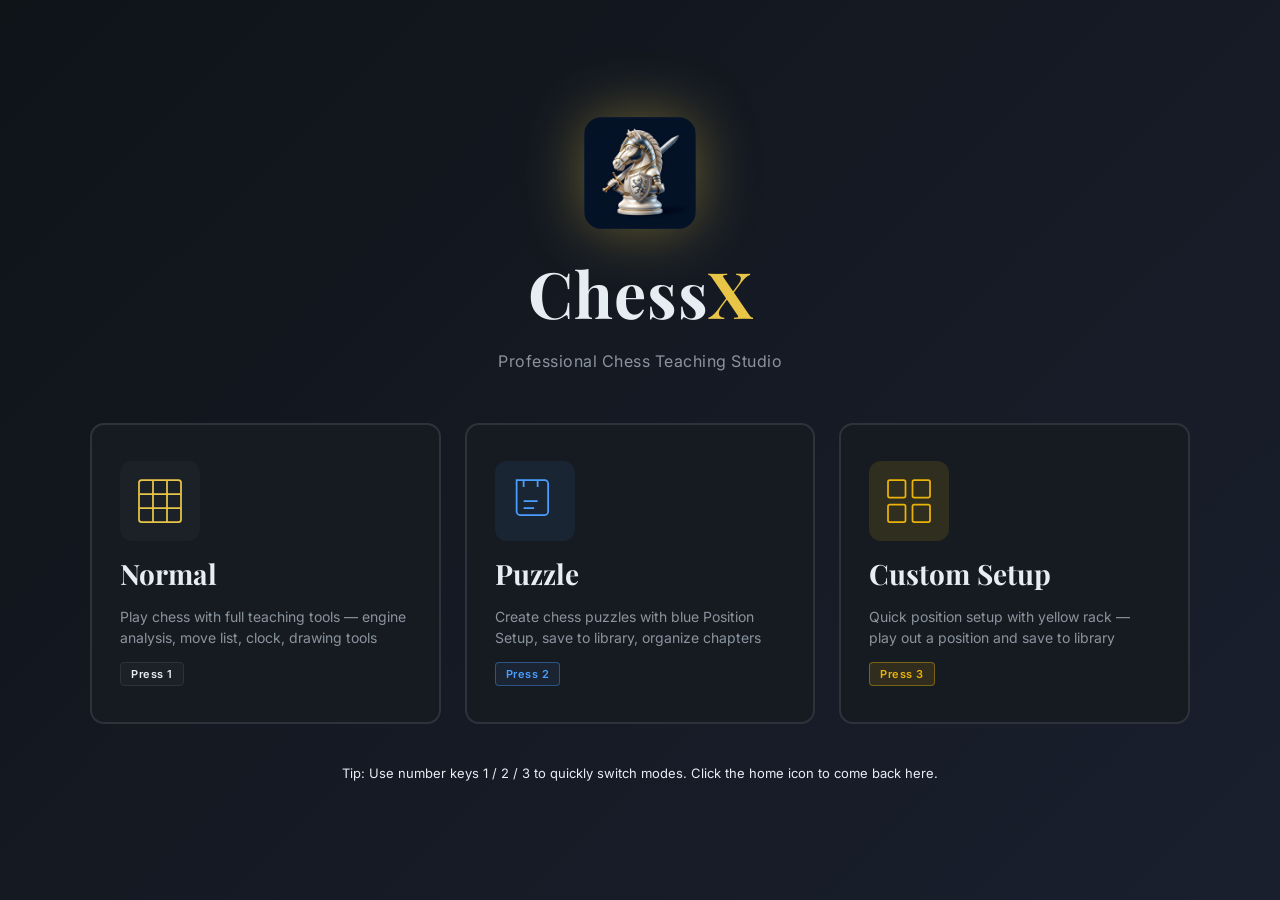
==== commit 204c4d31: "Replace branding with 3D knight emblem Co-authored-by: arena-agent <297053741+arena-agent@users.nore" ====
--- a/index.html
+++ b/index.html
@@ -5,8 +5,8 @@
 <meta name="viewport" content="width=device-width, initial-scale=1.0" />
 <title>ChessX — Professional Chess Teaching Studio</title>
 <link rel="icon" type="image/svg+xml" href="favicon.svg" />
-<link rel="alternate icon" type="image/png" href="favicon.png" />
-<link rel="apple-touch-icon" href="favicon.png" />
+<link rel="alternate icon" type="image/png" href="brand-knight.png" />
+<link rel="apple-touch-icon" href="brand-knight.png" />
 <!-- CSS: split per section (was styles.css). Keep this order — it is the
      original cascade order, and css/<file> maps 1:1 to the old section banner.
      `python3 tools/verify_split.py` proves the concatenation is still intact. -->
@@ -57,11 +57,7 @@
     <button class="btn-ghost btn-home" id="btnHome" title="Home / Mode Picker (H)">
       <svg width="16" height="16" viewBox="0 0 24 24" fill="none" stroke="currentColor" stroke-width="2"><path d="M3 12l9-9 9 9M5 10v10h14V10"/></svg>
     </button>
-    <svg class="brand-icon" viewBox="0 0 32 32" width="28" height="28">
-      <path d="M16 2 L9 9 L16 16 L23 9 Z" fill="#e8c547"/>
-      <circle cx="16" cy="22" r="6" fill="#e8c547"/>
-      <rect x="10" y="26" width="12" height="4" rx="1" fill="#e8c547"/>
-    </svg>
+    <img class="brand-icon" src="brand-knight.png" width="28" height="28" alt="ChessX white knight" />
     <span class="brand-name">Chess<span>X</span></span>
     <span class="brand-tag">Teaching Studio</span>
     <span class="mode-indicator" id="modeIndicator"></span>
@@ -79,11 +75,7 @@
 <div class="front-page" id="frontPage">
   <div class="front-page-inner">
     <div class="front-page-logo">
-      <svg viewBox="0 0 64 64" width="80" height="80">
-        <path d="M32 4 L18 18 L32 32 L46 18 Z" fill="#e8c547"/>
-        <circle cx="32" cy="44" r="12" fill="#e8c547"/>
-        <rect x="20" y="52" width="24" height="8" rx="2" fill="#e8c547"/>
-      </svg>
+      <img class="brand-emblem" src="brand-knight.png" width="112" height="112" alt="ChessX white knight with shield and sword" />
       <h1 class="front-page-title">Chess<span>X</span></h1>
       <p class="front-page-tagline">Professional Chess Teaching Studio</p>
     </div>
--- a/css/10-topbar.css
+++ b/css/10-topbar.css
@@ -19,6 +19,11 @@
 }
 
 .brand-icon {
+  display: block;
+  width: 28px;
+  height: 28px;
+  object-fit: contain;
+  border-radius: 7px;
   filter: drop-shadow(0 0 6px var(--accent-glow));
 }
 
--- a/css/18-board.css
+++ b/css/18-board.css
@@ -76,15 +76,17 @@
 }
 
 .player-flag.white,
-.player-flag.player-flag-white {
-  background: #ffffff !important;
-  border-color: #d1d5db !important;
-  box-shadow: 0 1px 2px rgba(0, 0, 0, 0.25);
+.player-flag.player-flag-white,
+.player-flag[data-color="w"] {
+  background-color: #ffffff !important;
+  border-color: #ffffff !important;
+  box-shadow: 0 0 0 1px rgba(255, 255, 255, 0.55), 0 1px 2px rgba(0, 0, 0, 0.18);
 }
 
 .player-flag.black,
-.player-flag.player-flag-black {
-  background: #181a20 !important;
+.player-flag.player-flag-black,
+.player-flag[data-color="b"] {
+  background-color: #181a20 !important;
   border-color: #4b5563 !important;
   box-shadow: 0 1px 2px rgba(0, 0, 0, 0.25);
 }
@@ -477,14 +479,14 @@
 /* ============================================
    INLINE MESSAGE PILL
    ============================================
-   Replaces the disabled pop-up toasts. Sits over the bottom of the board,
-   absolutely positioned so the board's free box (and therefore its size) is
-   exactly the same whether or not a message is showing. */
+   Replaces the disabled pop-up toasts. Sits at the bottom-right edge of the
+   board, absolutely positioned so the board's free box (and therefore its
+   size) is exactly the same whether or not a message is showing. */
 .board-msg {
   position: absolute;
-  left: 50%;
+  right: 8px;
   bottom: 6px;
-  transform: translateX(-50%);
+  transform: none;
   z-index: 40;
   display: none;
   max-width: 92%;
@@ -495,7 +497,7 @@
   color: #e8ecf4;
   font-size: 12.5px;
   line-height: 1.35;
-  text-align: center;
+  text-align: left;
   pointer-events: none;
   box-shadow: 0 6px 18px rgba(0, 0, 0, 0.45);
 }
--- a/css/41-front-page.css
+++ b/css/41-front-page.css
@@ -28,9 +28,14 @@
 .front-page-logo {
   margin-bottom: 50px;
 }
-.front-page-logo svg {
+.front-page-logo .brand-emblem {
+  display: block;
+  width: 112px;
+  height: 112px;
+  object-fit: contain;
+  border-radius: 18px;
   filter: drop-shadow(0 0 30px rgba(232, 197, 71, 0.4));
-  margin-bottom: 16px;
+  margin: 0 auto 16px;
 }
 .front-page-title {
   font-family: 'Playfair Display', serif;
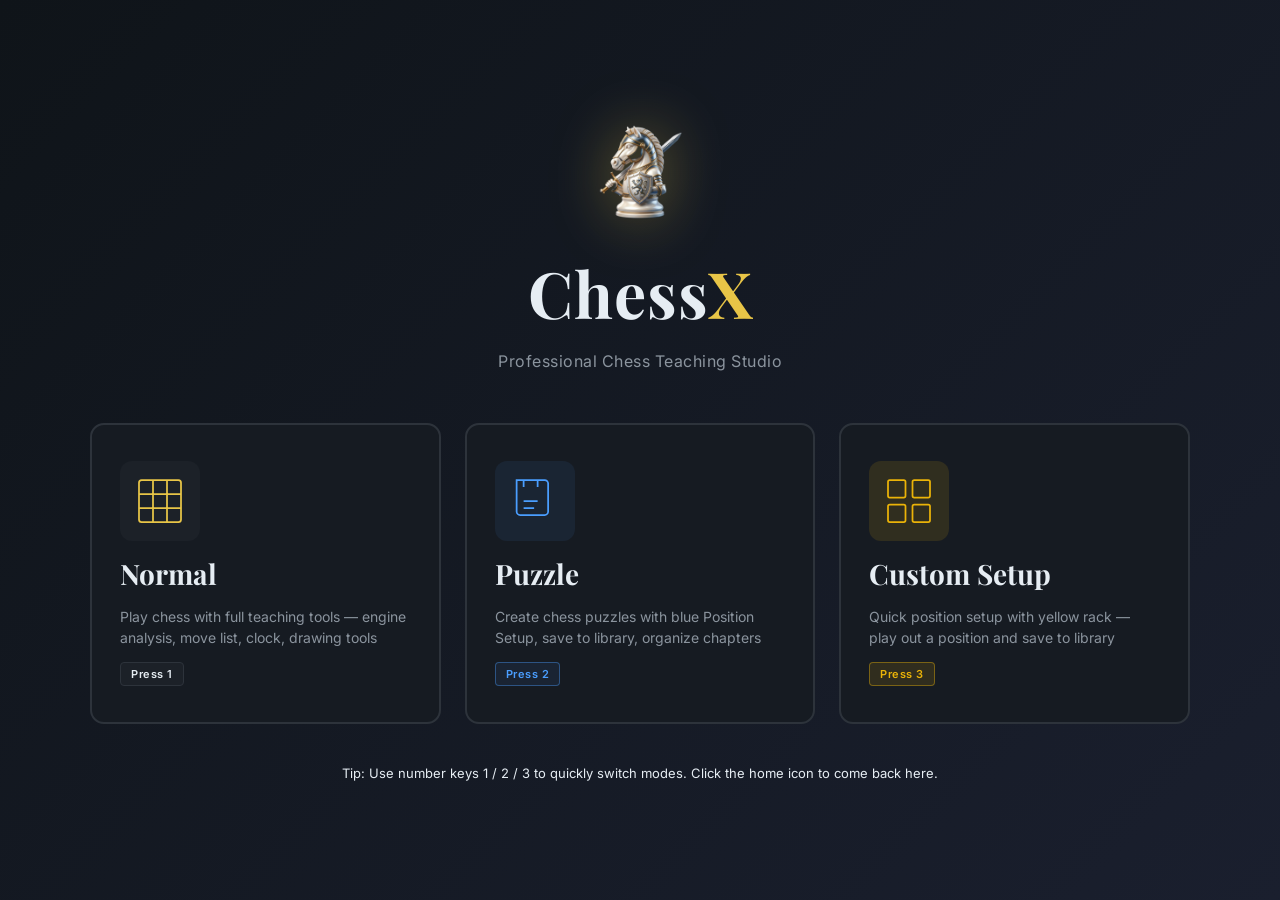
==== commit 04b64c51: "Use visible PNG favicon Co-authored-by: arena-agent <297053741+arena-agent@users.noreply.github.com>" ====
--- a/index.html
+++ b/index.html
@@ -4,9 +4,9 @@
 <meta charset="UTF-8" />
 <meta name="viewport" content="width=device-width, initial-scale=1.0" />
 <title>ChessX — Professional Chess Teaching Studio</title>
-<link rel="icon" type="image/svg+xml" href="favicon.svg" />
-<link rel="alternate icon" type="image/png" href="brand-knight.png" />
-<link rel="apple-touch-icon" href="brand-knight.png" />
+<link rel="icon" type="image/png" sizes="128x128" href="favicon.png?v=knight" />
+<link rel="alternate icon" type="image/png" sizes="128x128" href="favicon.png?v=knight" />
+<link rel="apple-touch-icon" href="brand-knight.png?v=knight" />
 <!-- CSS: split per section (was styles.css). Keep this order — it is the
      original cascade order, and css/<file> maps 1:1 to the old section banner.
      `python3 tools/verify_split.py` proves the concatenation is still intact. -->
--- a/css/10-topbar.css
+++ b/css/10-topbar.css
@@ -23,7 +23,6 @@
   width: 28px;
   height: 28px;
   object-fit: contain;
-  border-radius: 7px;
   filter: drop-shadow(0 0 6px var(--accent-glow));
 }
 
--- a/css/41-front-page.css
+++ b/css/41-front-page.css
@@ -33,7 +33,6 @@
   width: 112px;
   height: 112px;
   object-fit: contain;
-  border-radius: 18px;
   filter: drop-shadow(0 0 30px rgba(232, 197, 71, 0.4));
   margin: 0 auto 16px;
 }
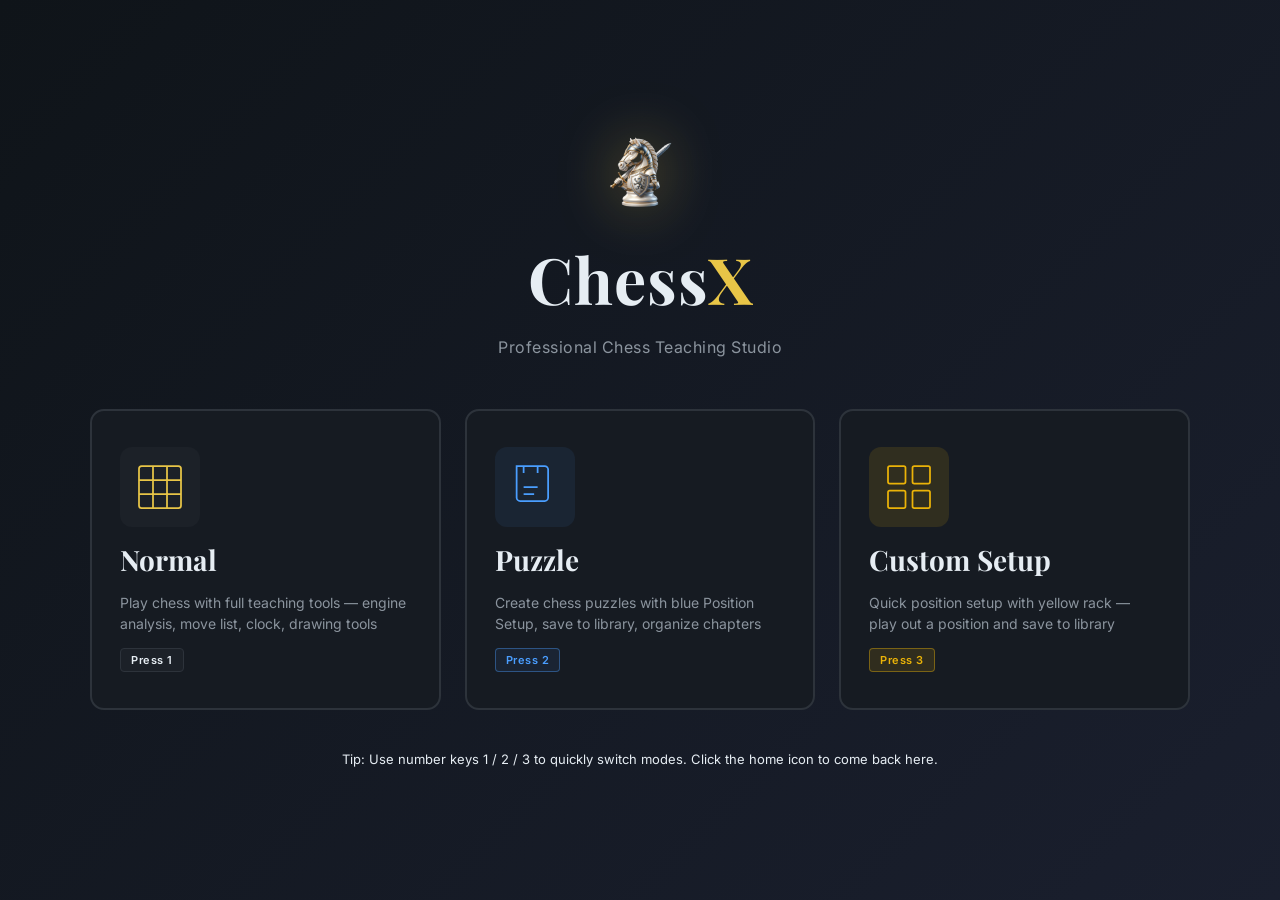
==== commit cc855599: "Size knight branding for header and home Co-authored-by: arena-agent <297053741+arena-agent@users.no" ====
--- a/index.html
+++ b/index.html
@@ -57,7 +57,7 @@
     <button class="btn-ghost btn-home" id="btnHome" title="Home / Mode Picker (H)">
       <svg width="16" height="16" viewBox="0 0 24 24" fill="none" stroke="currentColor" stroke-width="2"><path d="M3 12l9-9 9 9M5 10v10h14V10"/></svg>
     </button>
-    <img class="brand-icon" src="brand-knight.png" width="28" height="28" alt="ChessX white knight" />
+    <img class="brand-icon" src="brand-knight.png" width="24" height="24" alt="ChessX white knight" />
     <span class="brand-name">Chess<span>X</span></span>
     <span class="brand-tag">Teaching Studio</span>
     <span class="mode-indicator" id="modeIndicator"></span>
@@ -75,7 +75,7 @@
 <div class="front-page" id="frontPage">
   <div class="front-page-inner">
     <div class="front-page-logo">
-      <img class="brand-emblem" src="brand-knight.png" width="112" height="112" alt="ChessX white knight with shield and sword" />
+      <img class="brand-emblem" src="brand-knight.png" width="84" height="84" alt="ChessX white knight with shield and sword" />
       <h1 class="front-page-title">Chess<span>X</span></h1>
       <p class="front-page-tagline">Professional Chess Teaching Studio</p>
     </div>
--- a/css/10-topbar.css
+++ b/css/10-topbar.css
@@ -20,9 +20,10 @@
 
 .brand-icon {
   display: block;
-  width: 28px;
-  height: 28px;
+  width: 24px;
+  height: 24px;
   object-fit: contain;
+  flex: 0 0 24px;
   filter: drop-shadow(0 0 6px var(--accent-glow));
 }
 
--- a/css/41-front-page.css
+++ b/css/41-front-page.css
@@ -30,8 +30,8 @@
 }
 .front-page-logo .brand-emblem {
   display: block;
-  width: 112px;
-  height: 112px;
+  width: 84px;
+  height: 84px;
   object-fit: contain;
   filter: drop-shadow(0 0 30px rgba(232, 197, 71, 0.4));
   margin: 0 auto 16px;
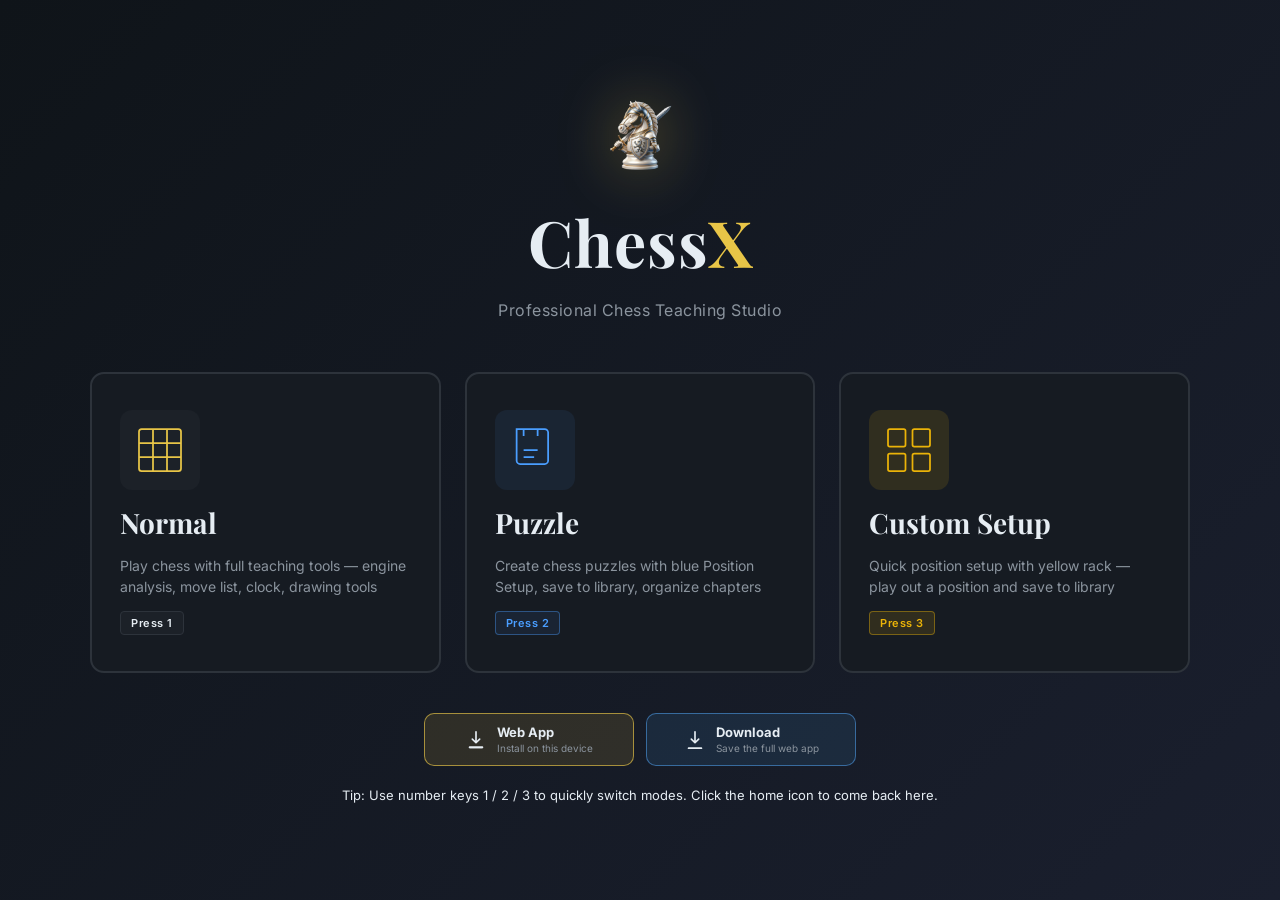
==== commit 2d328cbf: "Add ChessX web app install and download options Co-authored-by: arena-agent <297053741+arena-agent@u" ====
--- a/index.html
+++ b/index.html
@@ -2,8 +2,14 @@
 <html lang="en">
 <head>
 <meta charset="UTF-8" />
-<meta name="viewport" content="width=device-width, initial-scale=1.0" />
+<meta name="viewport" content="width=device-width, initial-scale=1.0, viewport-fit=cover" />
+<meta name="theme-color" content="#161b22" />
+<meta name="mobile-web-app-capable" content="yes" />
+<meta name="apple-mobile-web-app-capable" content="yes" />
+<meta name="apple-mobile-web-app-status-bar-style" content="black-translucent" />
+<meta name="apple-mobile-web-app-title" content="ChessX" />
 <title>ChessX — Professional Chess Teaching Studio</title>
+<link rel="manifest" href="manifest.webmanifest" />
 <link rel="icon" type="image/png" sizes="128x128" href="favicon.png?v=knight" />
 <link rel="alternate icon" type="image/png" sizes="128x128" href="favicon.png?v=knight" />
 <link rel="apple-touch-icon" href="brand-knight.png?v=knight" />
@@ -120,6 +126,18 @@
       </button>
     </div>
 
+    <div class="front-page-actions" id="appActions" aria-label="ChessX app options">
+      <button class="app-action app-action-install" id="btnInstallApp" type="button">
+        <svg class="app-action-icon" viewBox="0 0 24 24" aria-hidden="true"><path d="M12 3v12m0 0 4-4m-4 4-4-4M5 20h14"/><path d="M5 20h14"/></svg>
+        <span class="app-action-copy"><strong>Web App</strong><small>Install on this device</small></span>
+      </button>
+      <a class="app-action app-action-download" id="btnDownloadApp" href="ChessX-WebApp.zip" download="ChessX-WebApp.zip">
+        <svg class="app-action-icon" viewBox="0 0 24 24" aria-hidden="true"><path d="M12 3v12m0 0 4-4m-4 4-4-4M5 21h14"/><path d="M5 21h14"/></svg>
+        <span class="app-action-copy"><strong>Download</strong><small>Save the full web app</small></span>
+      </a>
+    </div>
+    <p class="app-install-note" id="appInstallNote" role="status" aria-live="polite"></p>
+
     <div class="front-page-footer">
       <p>Tip: Use number keys 1 / 2 / 3 to quickly switch modes. Click the home icon to come back here.</p>
     </div>
--- a/css/25-responsive.css
+++ b/css/25-responsive.css
@@ -68,3 +68,262 @@
   .layout[data-layout="board"],
   .layout[data-layout="present"] { grid-template-columns: minmax(0, 1fr); }
 }
+
+/* ================================================================
+   PHONE / TABLET PORTRAIT SAFETY
+   ================================================================
+   A mobile browser has a changing address-bar height and, on iOS/Android,
+   safe-area insets. Let the document scroll once the panels are stacked; the
+   board remains first and the sidebars stay reachable below it. */
+@media (max-width: 900px) {
+  html {
+    height: auto;
+    min-height: 100%;
+    overflow-x: hidden;
+    overflow-y: auto;
+    -webkit-overflow-scrolling: touch;
+  }
+
+  body {
+    display: block;
+    height: auto;
+    min-height: 100vh;
+    min-height: 100dvh;
+    overflow: visible;
+  }
+
+  .topbar {
+    gap: 8px;
+    padding-top: max(8px, env(safe-area-inset-top, 0px));
+    padding-left: max(10px, env(safe-area-inset-left, 0px));
+    padding-right: max(10px, env(safe-area-inset-right, 0px));
+  }
+
+  .brand {
+    min-width: 0;
+    gap: 6px;
+  }
+
+  .brand-name {
+    min-width: 0;
+    font-size: 18px;
+    white-space: nowrap;
+  }
+
+  .topbar-actions {
+    flex-shrink: 0;
+    gap: 4px;
+  }
+
+  .topbar-actions .btn-ghost {
+    width: 34px;
+    min-width: 34px;
+    height: 34px;
+    padding: 6px;
+    justify-content: center;
+  }
+
+  .lesson-header {
+    min-width: 0;
+    flex-wrap: wrap;
+    padding-left: max(12px, env(safe-area-inset-left, 0px));
+    padding-right: max(12px, env(safe-area-inset-right, 0px));
+  }
+
+  .lesson-title,
+  .lesson-subtitle {
+    min-width: 0;
+    flex: 1 1 180px;
+  }
+
+  .layout,
+  .layout[data-layout],
+  body[data-authoring="true"] .layout[data-layout] {
+    display: flex;
+    flex: 0 0 auto;
+    flex-direction: column;
+    width: 100%;
+    height: auto;
+    min-height: 0;
+    min-height: max-content;
+    overflow: visible;
+    gap: 8px;
+    padding-top: 0;
+    padding-bottom: max(8px, env(safe-area-inset-bottom, 0px));
+    padding-left: max(8px, env(safe-area-inset-left, 0px));
+    padding-right: max(8px, env(safe-area-inset-right, 0px));
+  }
+
+  .layout > *,
+  .layout[data-layout] > * {
+    grid-column: auto !important;
+  }
+
+  .board-area {
+    order: 1;
+    width: 100%;
+    height: auto !important;
+    min-height: 0;
+    overflow: visible;
+    flex: 0 0 auto;
+    padding: 0;
+  }
+
+  .board-wrapper {
+    width: 100%;
+    max-width: 100%;
+    max-height: none;
+    height: auto;
+    min-height: 0;
+    flex: 0 0 auto;
+  }
+
+  /* The script still measures the board for annotation geometry, but CSS must
+     prevent its desktop fallback size from ever forcing horizontal scrolling
+     before the first auto-fit frame on a phone. */
+  .board-container {
+    width: 100% !important;
+    width: min(100%, calc(100vw - 16px), calc(100dvh - 96px)) !important;
+    height: auto !important;
+    min-width: 0 !important;
+    min-height: 0 !important;
+    max-width: 100%;
+    aspect-ratio: 1 / 1;
+  }
+
+  .sidebar,
+  .sidebar-right {
+    width: 100%;
+    height: auto !important;
+    max-height: none;
+    min-height: 0;
+    overflow: visible;
+    padding-right: 0;
+  }
+
+  .sidebar-left { order: 2; }
+  .sidebar-right { order: 3; }
+
+  .panel {
+    max-width: 100%;
+  }
+
+  .board-meta-strip {
+    width: 100%;
+    max-width: 100%;
+    gap: 8px;
+    padding: 0 2px;
+  }
+
+  .board-meta-top,
+  .board-meta-bottom {
+    min-width: 0;
+    max-width: 50%;
+  }
+
+  .player-info,
+  .player-name,
+  .captured,
+  .material-adv {
+    min-width: 0;
+    overflow: hidden;
+    text-overflow: ellipsis;
+    white-space: nowrap;
+  }
+
+  .authoring-toolbar {
+    width: 100%;
+    max-width: 100%;
+    align-self: stretch;
+    margin-top: 8px;
+    padding: 8px;
+  }
+
+  .authoring-toolbar button {
+    min-height: 36px;
+    flex: 1 1 auto;
+  }
+
+  .puzzle-overlay {
+    max-width: 100%;
+  }
+
+  .puzzle-card-actions {
+    width: 100%;
+  }
+
+  .puzzle-card-actions button {
+    min-height: 36px;
+    flex: 1 1 0;
+  }
+
+  /* Prevent iOS from zooming the page when a form field receives focus. */
+  input[type="text"],
+  input[type="number"],
+  input[type="search"],
+  select,
+  textarea {
+    font-size: 16px;
+  }
+
+  button,
+  select,
+  input,
+  textarea {
+    touch-action: manipulation;
+  }
+
+  .board-container,
+  .board,
+  .square {
+    touch-action: none;
+  }
+}
+
+@media (max-width: 600px) {
+  .topbar {
+    padding-top: max(8px, env(safe-area-inset-top, 0px));
+    padding-bottom: 8px;
+  }
+
+  .topbar-actions .btn-ghost {
+    width: 32px;
+    min-width: 32px;
+    height: 32px;
+    padding: 5px;
+  }
+
+  .layout {
+    gap: 6px;
+  }
+
+  .panel {
+    padding: 12px;
+  }
+
+  .board-meta-strip {
+    gap: 4px;
+  }
+
+  .board-meta-top,
+  .board-meta-bottom {
+    font-size: 9px;
+  }
+}
+
+@media (max-width: 360px) {
+  .brand-name {
+    font-size: 16px;
+  }
+
+  .topbar-actions {
+    gap: 2px;
+  }
+
+  .topbar-actions .btn-ghost {
+    width: 30px;
+    min-width: 30px;
+    height: 30px;
+    padding: 4px;
+  }
+}
--- a/css/45-mode-normal.css
+++ b/css/45-mode-normal.css
@@ -22,3 +22,176 @@
   .mode-cards { grid-template-columns: 1fr; }
   .front-page-title { font-size: 44px; }
 }
+
+@media (max-width: 600px) {
+  .front-page {
+    align-items: flex-start;
+    -webkit-overflow-scrolling: touch;
+    padding-top: max(24px, env(safe-area-inset-top, 0px));
+    padding-right: max(12px, env(safe-area-inset-right, 0px));
+    padding-bottom: max(24px, env(safe-area-inset-bottom, 0px));
+    padding-left: max(12px, env(safe-area-inset-left, 0px));
+  }
+
+  .front-page-logo {
+    margin-bottom: 28px;
+  }
+
+  .front-page-logo .brand-emblem {
+    width: 72px;
+    height: 72px;
+    margin-bottom: 10px;
+  }
+
+  .front-page-title {
+    font-size: 38px !important;
+    line-height: 1.1;
+  }
+
+  .front-page-tagline {
+    font-size: 13px;
+    line-height: 1.35;
+  }
+
+  .mode-cards {
+    gap: 12px;
+    margin-bottom: 20px;
+  }
+
+  .mode-card {
+    gap: 10px;
+    padding: 20px 18px;
+  }
+
+  .mode-card-icon {
+    width: 60px;
+    height: 60px;
+  }
+
+  .mode-card-title {
+    font-size: 22px;
+  }
+
+  .mode-card-desc {
+    font-size: 13px;
+  }
+
+  .front-page-footer {
+    font-size: 11px;
+    line-height: 1.4;
+  }
+}
+
+@media (max-width: 360px) {
+  .front-page-title {
+    font-size: 32px !important;
+  }
+
+  .mode-card {
+    padding: 16px 14px;
+  }
+}
+
+/* Web-app install/download actions on the mode picker. */
+.front-page-actions {
+  display: flex;
+  justify-content: center;
+  align-items: stretch;
+  flex-wrap: wrap;
+  gap: 12px;
+  margin: 24px auto 0;
+}
+
+.app-action {
+  min-width: 210px;
+  display: inline-flex;
+  align-items: center;
+  justify-content: center;
+  gap: 10px;
+  padding: 11px 16px;
+  border: 1px solid var(--border-light);
+  border-radius: 10px;
+  background: var(--bg-secondary);
+  color: var(--text-primary);
+  text-decoration: none;
+  cursor: pointer;
+  font: inherit;
+  text-align: left;
+  transition: var(--transition);
+}
+
+.app-action:hover {
+  transform: translateY(-2px);
+  border-color: var(--accent);
+  background: var(--bg-elevated);
+  box-shadow: 0 6px 20px rgba(0, 0, 0, 0.28);
+}
+
+.app-action:active { transform: translateY(0); }
+
+.app-action-install {
+  border-color: rgba(232, 197, 71, 0.65);
+  background: rgba(232, 197, 71, 0.12);
+}
+
+.app-action-download {
+  border-color: rgba(84, 172, 255, 0.5);
+  background: rgba(84, 172, 255, 0.1);
+}
+
+.app-action-icon {
+  width: 22px;
+  height: 22px;
+  flex: 0 0 22px;
+  fill: none;
+  stroke: currentColor;
+  stroke-width: 1.8;
+  stroke-linecap: round;
+  stroke-linejoin: round;
+}
+
+.app-action-copy {
+  display: flex;
+  flex-direction: column;
+  gap: 1px;
+}
+
+.app-action-copy strong {
+  font-size: 13px;
+  line-height: 1.2;
+}
+
+.app-action-copy small {
+  color: var(--text-secondary);
+  font-size: 10px;
+  line-height: 1.2;
+}
+
+.app-install-note {
+  min-height: 18px;
+  margin: 10px auto 0;
+  color: var(--text-secondary);
+  font-size: 11px;
+  text-align: center;
+}
+
+.app-install-note:empty { display: none; }
+
+.app-action.is-installed {
+  border-color: rgba(63, 185, 80, 0.55);
+  background: rgba(63, 185, 80, 0.12);
+}
+
+@media (max-width: 600px) {
+  .front-page-actions {
+    width: 100%;
+    gap: 8px;
+    margin-top: 18px;
+  }
+
+  .app-action {
+    width: min(100%, 320px);
+    min-width: 0;
+    min-height: 48px;
+  }
+}
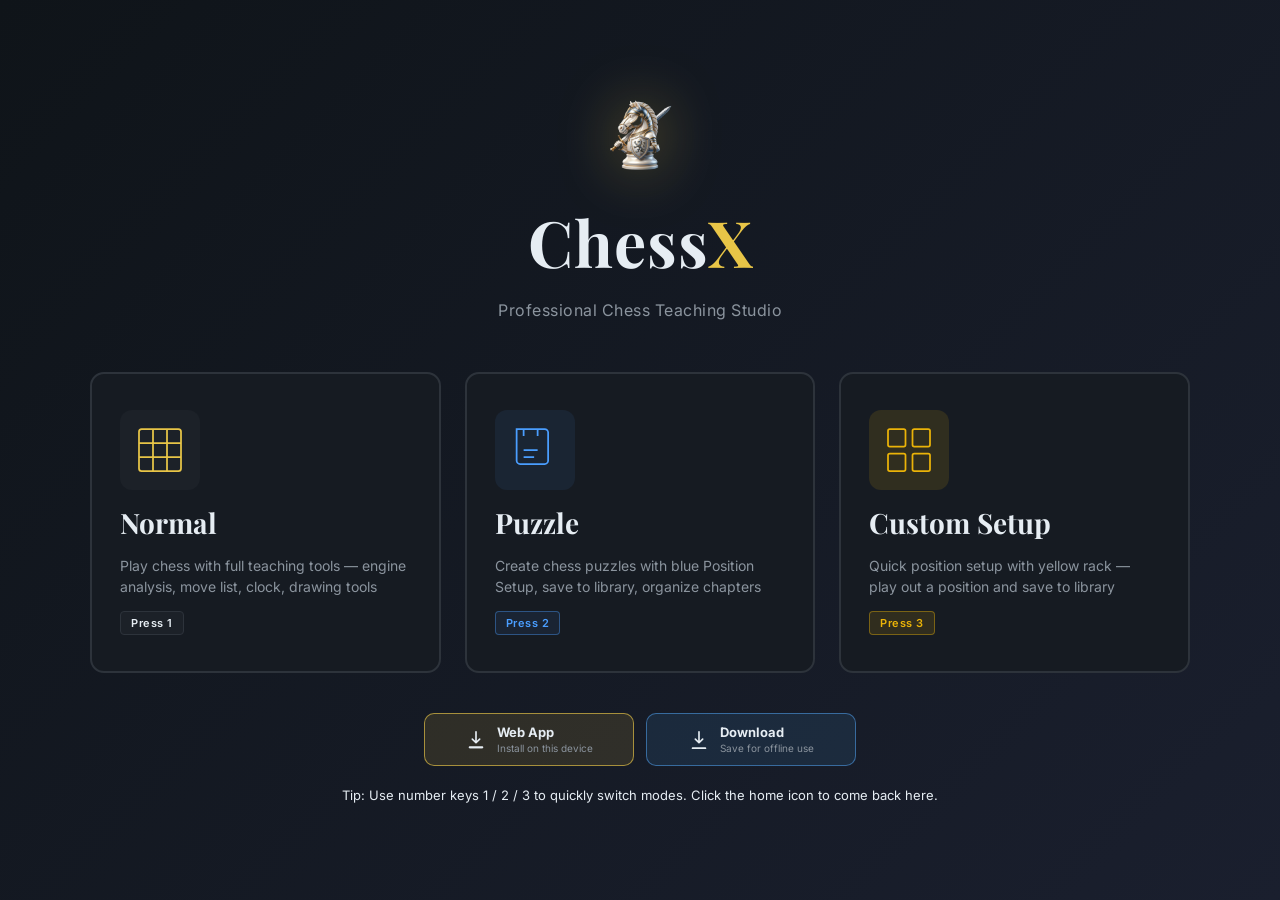
==== commit 66d713f5: "Make ChessX app shell and download work offline Co-authored-by: arena-agent <297053741+arena-agent@u" ====
--- a/index.html
+++ b/index.html
@@ -133,10 +133,11 @@
       </button>
       <a class="app-action app-action-download" id="btnDownloadApp" href="ChessX-WebApp.zip" download="ChessX-WebApp.zip">
         <svg class="app-action-icon" viewBox="0 0 24 24" aria-hidden="true"><path d="M12 3v12m0 0 4-4m-4 4-4-4M5 21h14"/><path d="M5 21h14"/></svg>
-        <span class="app-action-copy"><strong>Download</strong><small>Save the full web app</small></span>
+        <span class="app-action-copy"><strong>Download</strong><small>Save for offline use</small></span>
       </a>
     </div>
     <p class="app-install-note" id="appInstallNote" role="status" aria-live="polite"></p>
+    <p class="app-offline-note" id="appOfflineNote" role="status" aria-live="polite"></p>
 
     <div class="front-page-footer">
       <p>Tip: Use number keys 1 / 2 / 3 to quickly switch modes. Click the home icon to come back here.</p>
--- a/css/45-mode-normal.css
+++ b/css/45-mode-normal.css
@@ -175,7 +175,16 @@
   text-align: center;
 }
 
-.app-install-note:empty { display: none; }
+.app-install-note:empty,
+.app-offline-note:empty { display: none; }
+
+.app-offline-note {
+  min-height: 18px;
+  margin: 4px auto 0;
+  color: #8bd49a;
+  font-size: 11px;
+  text-align: center;
+}
 
 .app-action.is-installed {
   border-color: rgba(63, 185, 80, 0.55);
